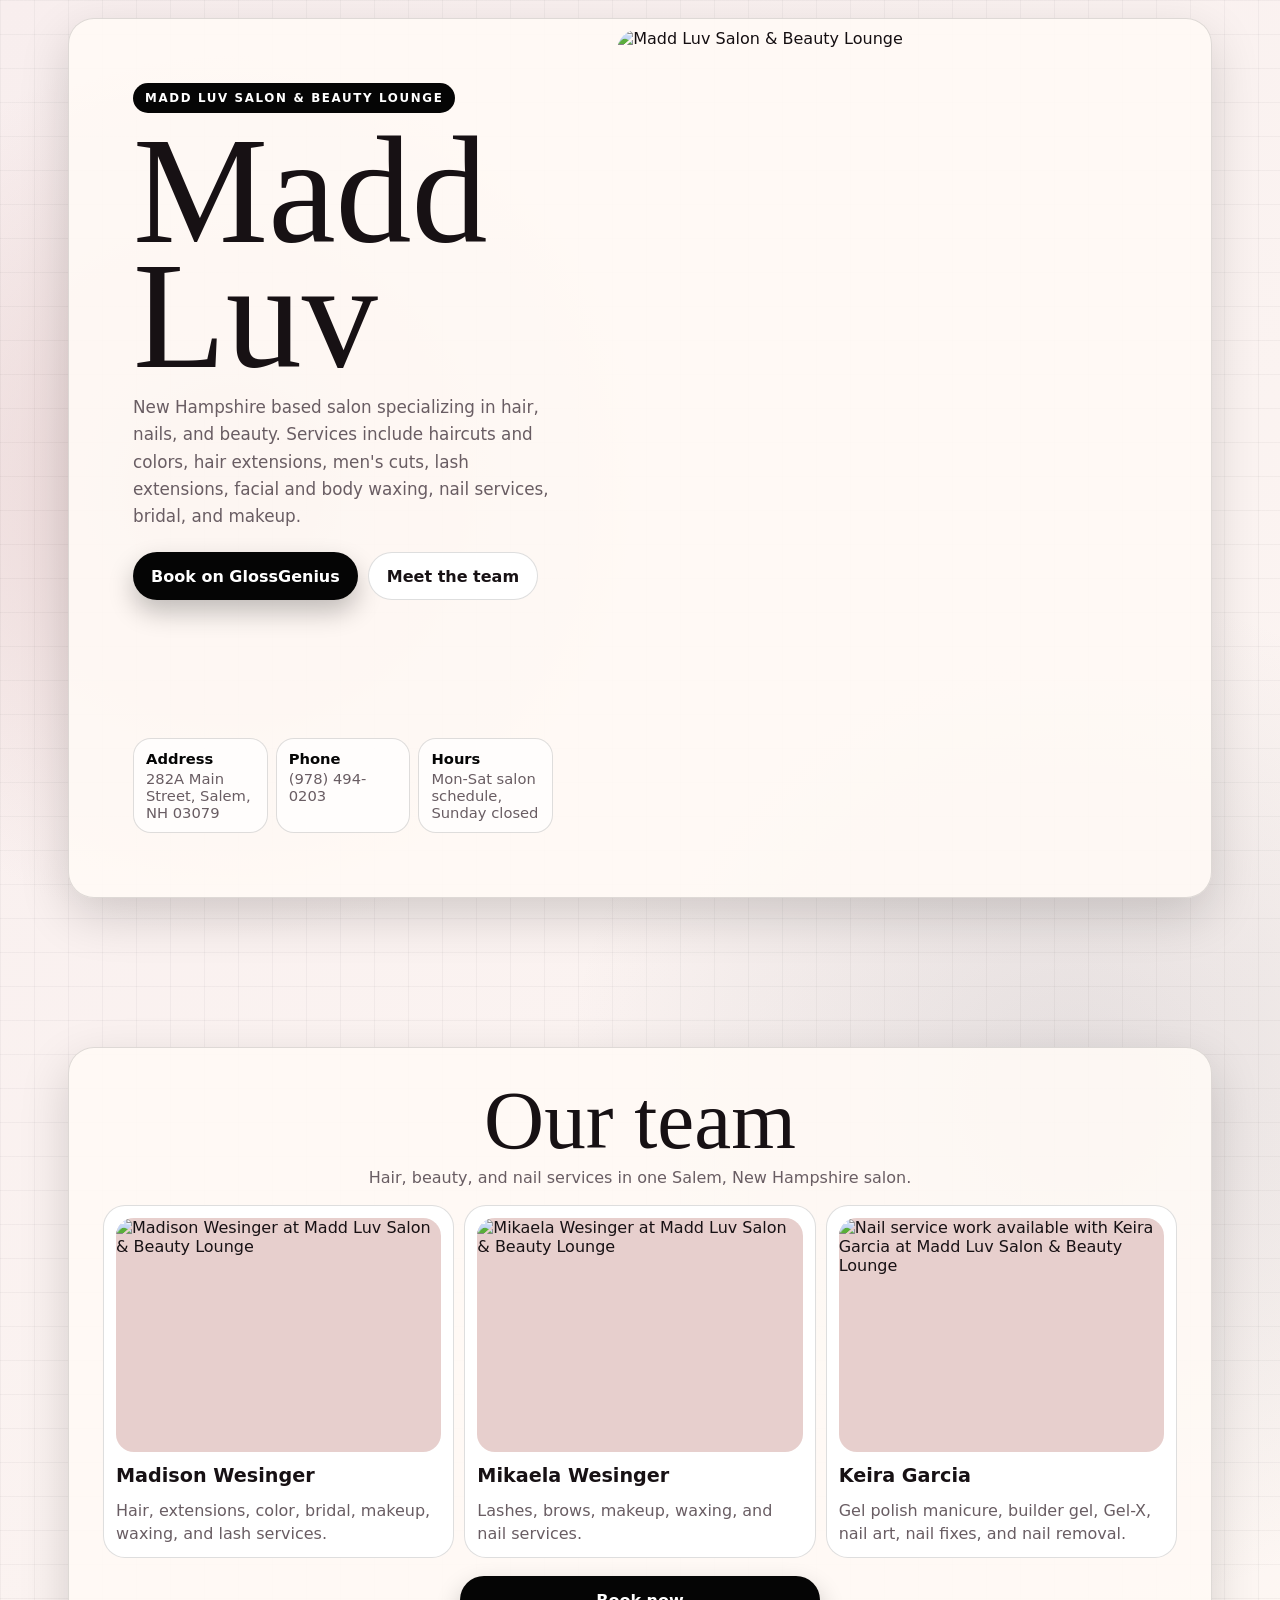
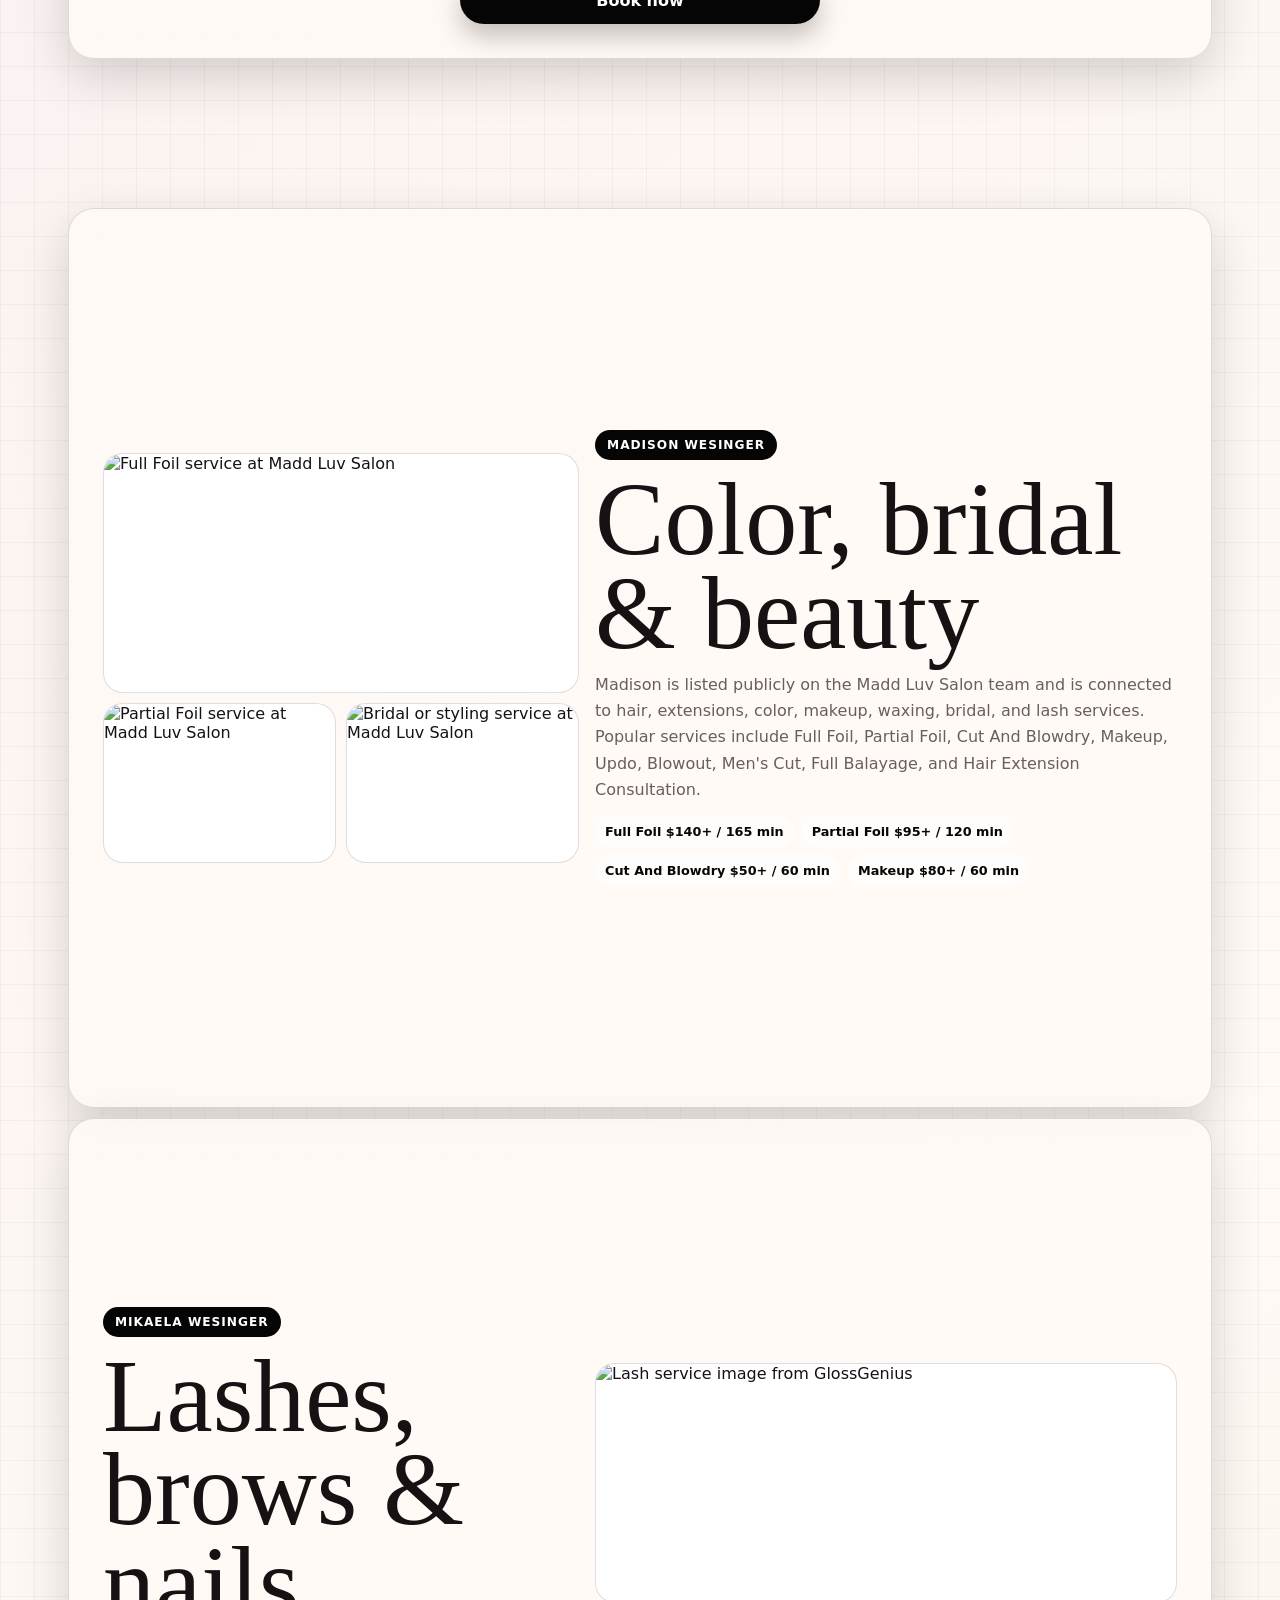
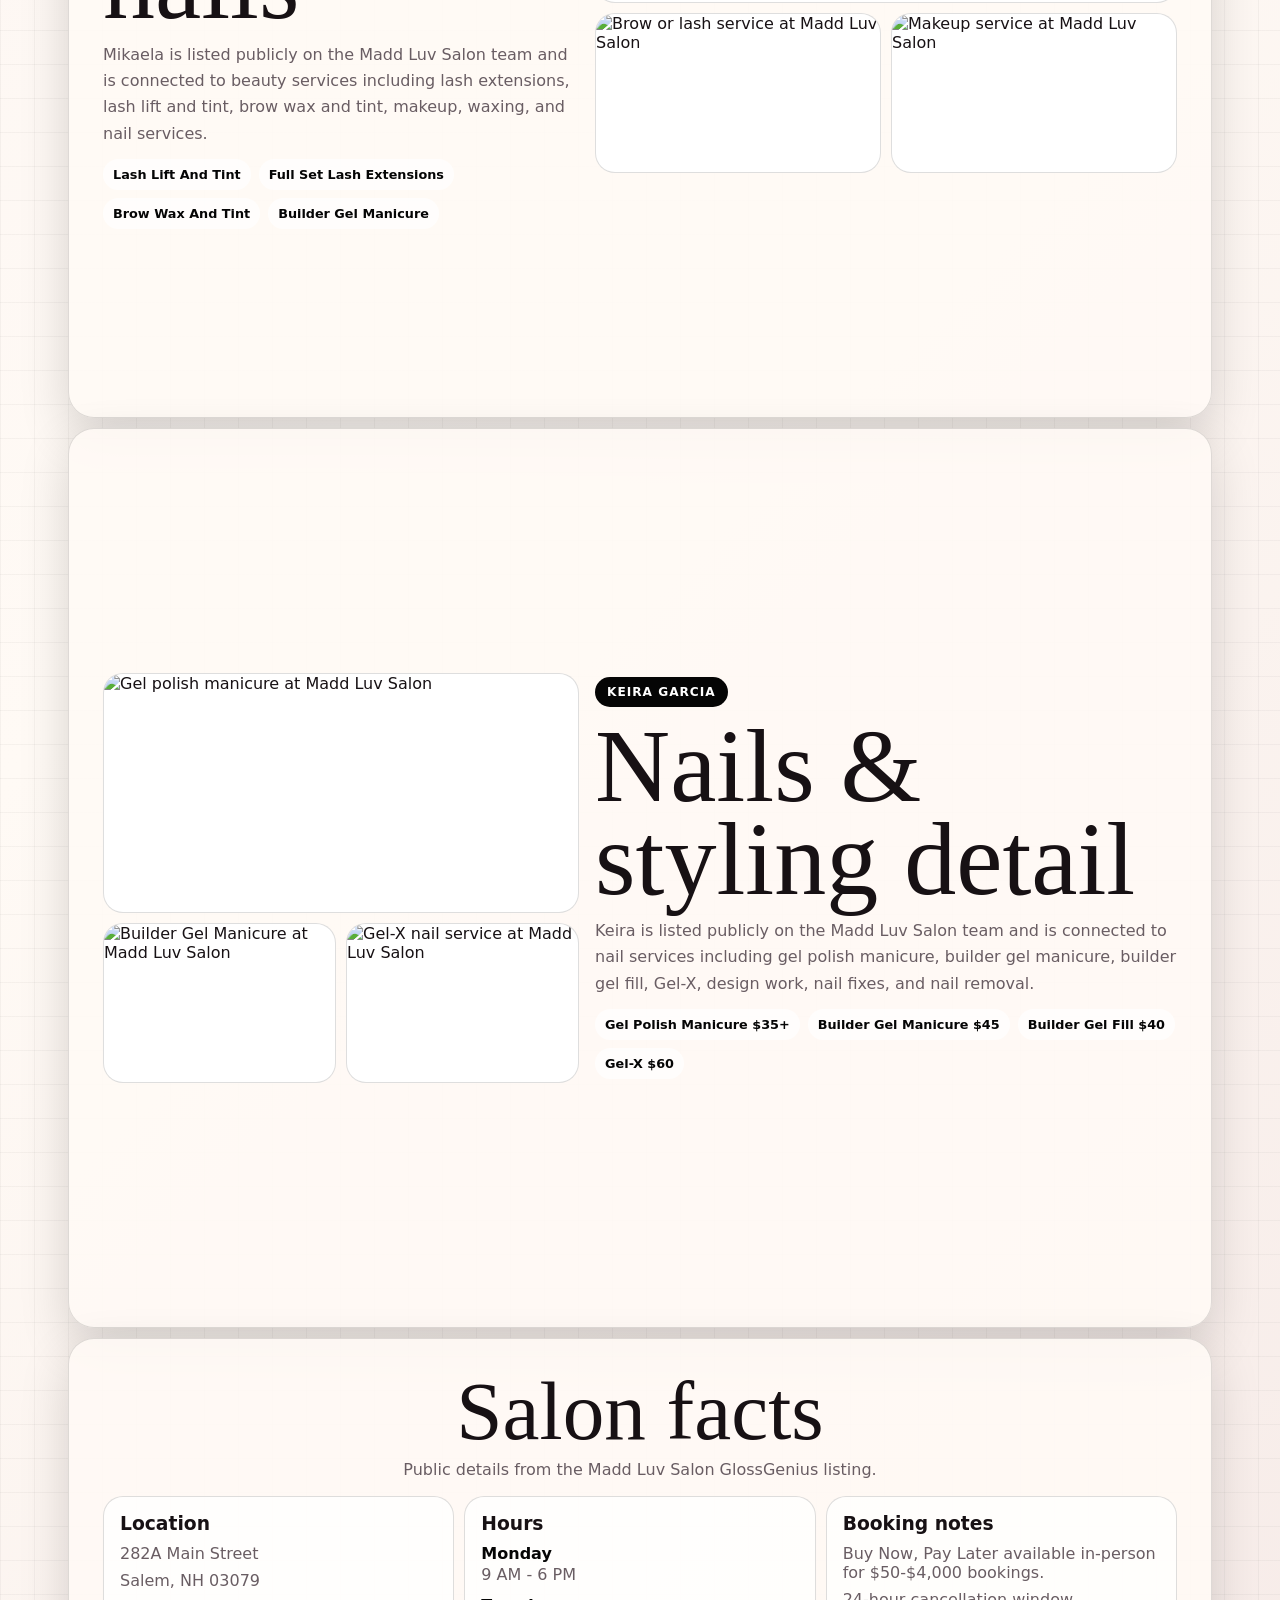
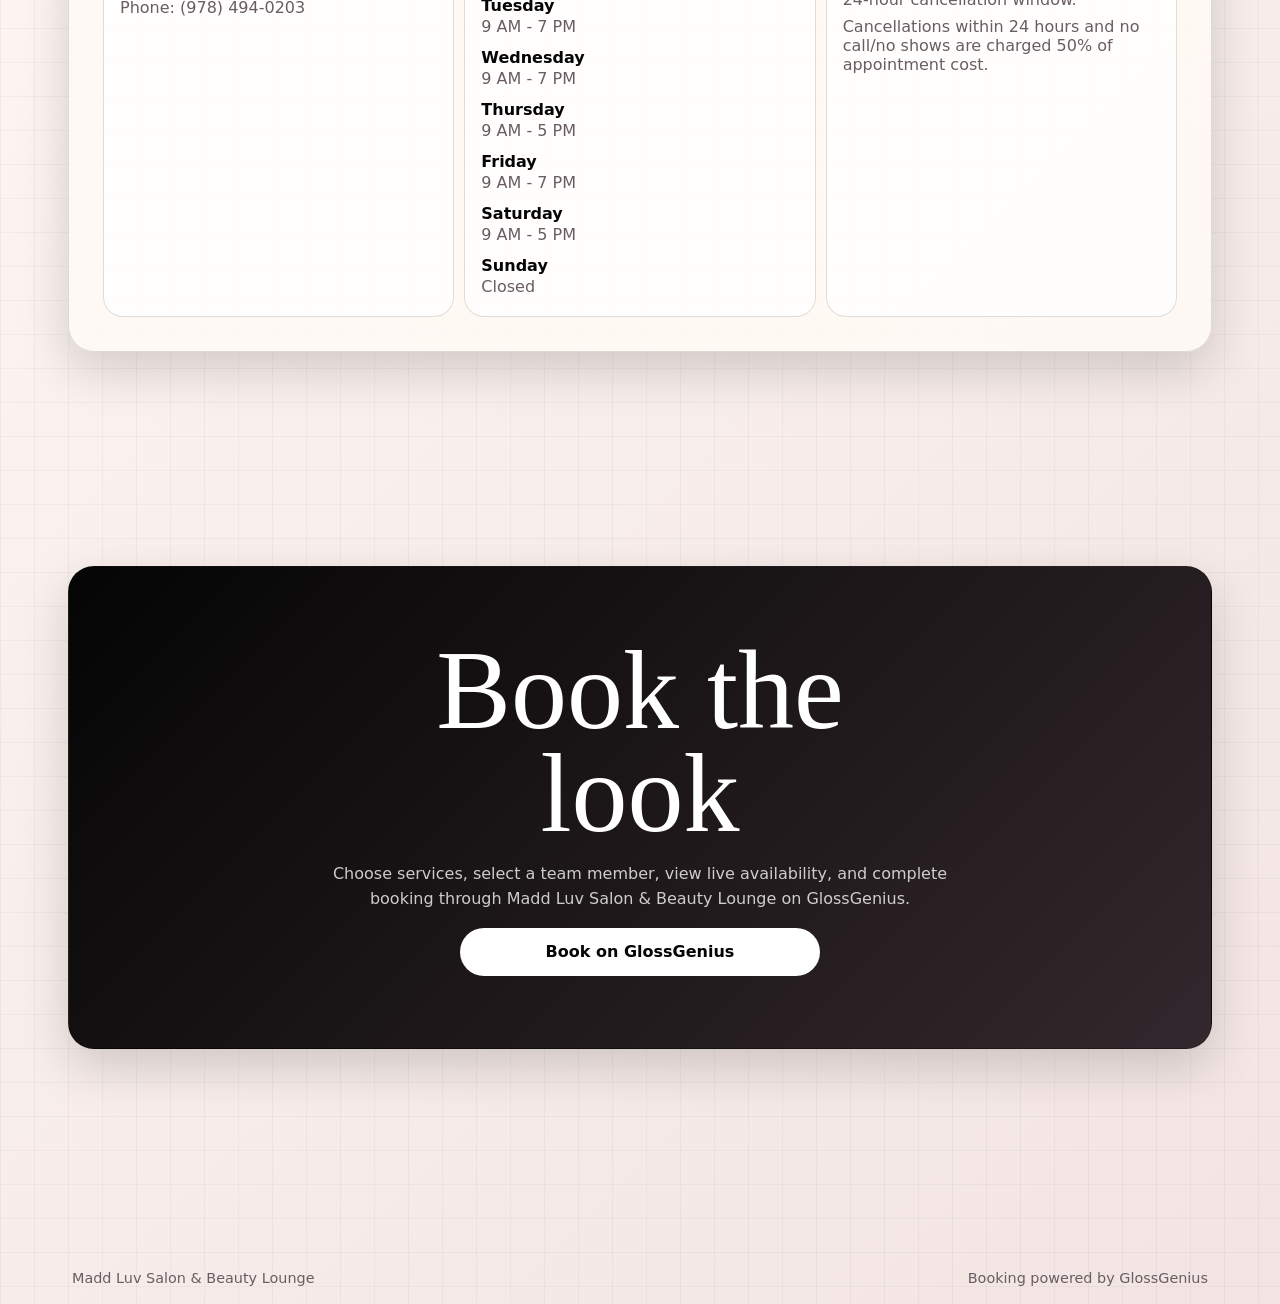
==== MaddLuvSalon-Brochure.html @ 244b1cab "Add Madd Luv Salon brochure" ====
<!doctype html>
<html lang="en">
  <head>
    <meta charset="UTF-8" />
    <meta name="viewport" content="width=device-width, initial-scale=1.0" />
    <meta name="description" content="Madd Luv Salon & Beauty Lounge team, services, and booking." />
    <title>Madd Luv Salon & Beauty Lounge</title>
    <style>
      :root {
        --black: #050505;
        --ink: #171114;
        --muted: #695d63;
        --rose: #e7cfcd;
        --blush: #f5dfdd;
        --cream: #fffaf5;
        --stone: #f4eeee;
        --mauve: #d8b8b9;
        --slate: #787784;
        --line: rgba(5, 5, 5, 0.13);
        --shadow: 0 18px 50px rgba(5, 5, 5, 0.16);
      }

      * {
        box-sizing: border-box;
      }

      html {
        min-width: 320px;
        scroll-behavior: smooth;
      }

      body {
        margin: 0;
        color: var(--ink);
        font-family: Inter, ui-sans-serif, system-ui, -apple-system, BlinkMacSystemFont, "Segoe UI", sans-serif;
        background:
          linear-gradient(rgba(5, 5, 5, 0.035) 1px, transparent 1px),
          linear-gradient(90deg, rgba(5, 5, 5, 0.035) 1px, transparent 1px),
          radial-gradient(circle at 18% 8%, rgba(216, 184, 185, 0.55), transparent 28rem),
          radial-gradient(circle at 84% 18%, rgba(120, 119, 132, 0.18), transparent 32rem),
          linear-gradient(135deg, #f8eeee 0%, var(--cream) 54%, #f2e4e2 100%);
        background-size: 34px 34px, 34px 34px, auto, auto, auto;
      }

      a {
        color: inherit;
        text-decoration: none;
      }

      img {
        display: block;
        width: 100%;
        height: 100%;
        object-fit: cover;
      }

      .page {
        width: min(100%, 1180px);
        margin: 0 auto;
        padding: 10px;
      }

      .hero,
      .trio,
      .pro-section,
      .facts,
      .booking {
        border: 1px solid var(--line);
        border-radius: 26px;
        background: rgba(255, 250, 245, 0.9);
        box-shadow: var(--shadow);
      }

      .hero {
        min-height: calc(100vh - 20px);
        display: grid;
        align-items: stretch;
        gap: 10px;
        overflow: hidden;
        padding: 10px;
      }

      .hero-copy {
        display: flex;
        flex-direction: column;
        justify-content: space-between;
        padding: clamp(22px, 6vw, 54px);
      }

      .eyebrow {
        width: fit-content;
        border-radius: 999px;
        padding: 8px 12px;
        color: white;
        background: var(--black);
        font-size: 0.74rem;
        font-weight: 900;
        letter-spacing: 0.14em;
        text-transform: uppercase;
      }

      h1,
      h2,
      h3,
      p {
        margin: 0;
      }

      h1,
      h2 {
        font-family: Georgia, "Times New Roman", serif;
        font-weight: 500;
        letter-spacing: 0;
      }

      h1 {
        max-width: 9ch;
        margin-top: 16px;
        font-size: clamp(4.4rem, 17vw, 9.5rem);
        line-height: 0.82;
      }

      .hero-copy p {
        max-width: 46rem;
        margin-top: 16px;
        color: var(--muted);
        font-size: 1.05rem;
        line-height: 1.62;
      }

      .actions {
        display: flex;
        flex-wrap: wrap;
        gap: 10px;
        margin-top: 22px;
      }

      .button {
        display: inline-flex;
        align-items: center;
        justify-content: center;
        min-height: 48px;
        border-radius: 999px;
        padding: 12px 18px;
        font-weight: 900;
        text-align: center;
      }

      .button-dark {
        color: white;
        background: var(--black);
        box-shadow: 0 12px 26px rgba(5, 5, 5, 0.24);
      }

      .button-light {
        border: 1px solid var(--line);
        background: white;
      }

      .quick-facts {
        display: grid;
        gap: 8px;
        margin-top: 24px;
      }

      .quick-facts span {
        border: 1px solid var(--line);
        border-radius: 18px;
        padding: 11px 12px;
        background: rgba(255, 255, 255, 0.7);
        color: var(--muted);
        font-size: 0.92rem;
      }

      .quick-facts strong {
        display: block;
        margin-bottom: 3px;
        color: var(--black);
      }

      .hero-image {
        min-height: 320px;
        overflow: hidden;
        border-radius: 22px;
      }

      .hero-image img {
        filter: saturate(0.94) contrast(1.02);
      }

      .trio-wrap,
      .final-wrap {
        min-height: 100vh;
        display: grid;
        place-items: center;
        padding-top: 10px;
      }

      .trio,
      .facts,
      .booking {
        width: 100%;
        padding: clamp(16px, 4vw, 34px);
      }

      .section-heading {
        display: grid;
        gap: 8px;
        margin-bottom: 14px;
        text-align: center;
      }

      .section-heading h2 {
        font-size: clamp(2.8rem, 10vw, 5.2rem);
        line-height: 0.92;
      }

      .section-heading p {
        max-width: 52rem;
        margin: 0 auto;
        color: var(--muted);
        line-height: 1.55;
      }

      .team-grid {
        display: grid;
        gap: 10px;
      }

      .team-card {
        display: grid;
        gap: 12px;
        border: 1px solid var(--line);
        border-radius: 22px;
        padding: 12px;
        background: white;
      }

      .team-photo {
        aspect-ratio: 1 / 0.72;
        overflow: hidden;
        border-radius: 18px;
        background: var(--rose);
      }

      .team-card h3 {
        font-size: 1.2rem;
      }

      .team-card p {
        color: var(--muted);
        line-height: 1.45;
      }

      .center-book {
        display: grid;
        place-items: center;
        padding-top: 18px;
      }

      .center-book .button {
        width: min(100%, 360px);
      }

      .pro-section {
        min-height: 100vh;
        display: grid;
        gap: 16px;
        align-items: center;
        margin-top: 10px;
        padding: clamp(16px, 4vw, 34px);
      }

      .pro-copy {
        display: grid;
        gap: 12px;
      }

      .role {
        width: fit-content;
        border-radius: 999px;
        padding: 8px 12px;
        color: white;
        background: var(--black);
        font-size: 0.76rem;
        font-weight: 900;
        letter-spacing: 0.08em;
        text-transform: uppercase;
      }

      .pro-copy h2 {
        font-size: clamp(3.2rem, 13vw, 6.5rem);
        line-height: 0.9;
      }

      .pro-copy p {
        max-width: 46rem;
        color: var(--muted);
        line-height: 1.65;
      }

      .chips {
        display: flex;
        flex-wrap: wrap;
        gap: 8px;
      }

      .chips span {
        border-radius: 999px;
        padding: 8px 10px;
        color: var(--black);
        background: rgba(255, 255, 255, 0.74);
        font-size: 0.8rem;
        font-weight: 850;
      }

      .portfolio {
        display: grid;
        grid-template-columns: repeat(2, minmax(0, 1fr));
        gap: 10px;
      }

      .portfolio img {
        min-height: 160px;
        border: 1px solid var(--line);
        border-radius: 20px;
        background: white;
      }

      .portfolio img:first-child {
        grid-column: 1 / -1;
        min-height: 240px;
      }

      .facts {
        margin-top: 10px;
      }

      .facts-grid {
        display: grid;
        gap: 10px;
      }

      .fact-card {
        border: 1px solid var(--line);
        border-radius: 20px;
        padding: 16px;
        background: rgba(255, 255, 255, 0.75);
      }

      .fact-card h3 {
        margin-bottom: 10px;
      }

      .fact-card ul,
      .fact-card dl {
        display: grid;
        gap: 8px;
        margin: 0;
        padding: 0;
        color: var(--muted);
      }

      .fact-card ul {
        list-style: none;
      }

      .fact-card dt {
        font-weight: 900;
        color: var(--black);
      }

      .fact-card dd {
        margin: -6px 0 4px;
      }

      .booking {
        display: grid;
        place-items: center;
        gap: 16px;
        padding: clamp(28px, 7vw, 72px);
        color: white;
        text-align: center;
        background: linear-gradient(135deg, var(--black), #33282d);
      }

      .booking h2 {
        max-width: 10ch;
        font-size: clamp(3rem, 12vw, 7rem);
        line-height: 0.92;
      }

      .booking p {
        max-width: 42rem;
        color: rgba(255, 255, 255, 0.78);
        line-height: 1.6;
      }

      .booking .button {
        width: min(100%, 360px);
        color: var(--black);
        background: white;
      }

      footer {
        display: flex;
        flex-wrap: wrap;
        justify-content: space-between;
        gap: 10px;
        padding: 18px 4px 0;
        color: var(--muted);
        font-size: 0.9rem;
      }

      @media (min-width: 760px) {
        .page {
          padding: 18px;
        }

        .hero {
          grid-template-columns: 0.95fr 1.05fr;
        }

        .quick-facts {
          grid-template-columns: repeat(3, minmax(0, 1fr));
        }

        .team-grid {
          grid-template-columns: repeat(3, minmax(0, 1fr));
        }

        .pro-section {
          grid-template-columns: minmax(0, 0.9fr) minmax(0, 1.1fr);
        }

        .pro-section:nth-of-type(odd) .pro-copy {
          order: 2;
        }

        .facts-grid {
          grid-template-columns: repeat(3, minmax(0, 1fr));
        }
      }
    </style>
  </head>
  <body>
    <div class="page">
      <main>
        <section class="hero" aria-label="Madd Luv Salon overview">
          <div class="hero-copy">
            <div>
              <div class="eyebrow">Madd Luv Salon & Beauty Lounge</div>
              <h1>Madd Luv</h1>
              <p>
                New Hampshire based salon specializing in hair, nails, and beauty.
                Services include haircuts and colors, hair extensions, men's cuts,
                lash extensions, facial and body waxing, nail services, bridal, and makeup.
              </p>
              <div class="actions">
                <a class="button button-dark" href="https://maddluvsalon.glossgenius.com/book" target="_blank" rel="noopener">Book on GlossGenius</a>
                <a class="button button-light" href="#team">Meet the team</a>
              </div>
            </div>
            <div class="quick-facts">
              <span><strong>Address</strong>282A Main Street, Salem, NH 03079</span>
              <span><strong>Phone</strong>(978) 494-0203</span>
              <span><strong>Hours</strong>Mon-Sat salon schedule, Sunday closed</span>
            </div>
          </div>
          <div class="hero-image">
            <img src="https://static.glossgenius.com/public/salon/4a488f29aecf50eee1335605ede6ffa98ba80836/website_cover_image/b8cd36381a23bf3ca0cc09d75d0f616a.jpeg" alt="Madd Luv Salon & Beauty Lounge" />
          </div>
        </section>

        <section class="trio-wrap" id="team" aria-label="Madd Luv Salon team">
          <div class="trio">
            <div class="section-heading">
              <h2>Our team</h2>
              <p>Hair, beauty, and nail services in one Salem, New Hampshire salon.</p>
            </div>
            <div class="team-grid">
              <article class="team-card">
                <div class="team-photo">
                  <img src="https://static.glossgenius.com/public/user/83f9f4dd763349ab53e0fb3dd7cdd2c14eb4cf82/avatar/medium-29bcc9d4874a7c942685352f6eca50b8.jpeg" alt="Madison Wesinger at Madd Luv Salon & Beauty Lounge" />
                </div>
                <h3>Madison Wesinger</h3>
                <p>Hair, extensions, color, bridal, makeup, waxing, and lash services.</p>
              </article>
              <article class="team-card">
                <div class="team-photo">
                  <img src="https://static.glossgenius.com/public/user/c97aab8a26600b79ce95ca495bef58c185da5dae/avatar/medium-7baa5c880201a1e25ddea97063087e5b.jpeg" alt="Mikaela Wesinger at Madd Luv Salon & Beauty Lounge" />
                </div>
                <h3>Mikaela Wesinger</h3>
                <p>Lashes, brows, makeup, waxing, and nail services.</p>
              </article>
              <article class="team-card">
                <div class="team-photo">
                  <img src="https://static.glossgenius.com/public/service/5cf330af9236f87ce8c8bcfedc5fbe0867a43ca9/image/262e5916e6a22c4829964ab713e4a2ac.jpg" alt="Nail service work available with Keira Garcia at Madd Luv Salon & Beauty Lounge" />
                </div>
                <h3>Keira Garcia</h3>
                <p>Gel polish manicure, builder gel, Gel-X, nail art, nail fixes, and nail removal.</p>
              </article>
            </div>
            <div class="center-book">
              <a class="button button-dark" href="https://maddluvsalon.glossgenius.com/book" target="_blank" rel="noopener">Book now</a>
            </div>
          </div>
        </section>

        <section class="pro-section" aria-label="Madison Wesinger bio">
          <div class="pro-copy">
            <span class="role">Madison Wesinger</span>
            <h2>Color, bridal & beauty</h2>
            <p>
              Madison is listed publicly on the Madd Luv Salon team and is connected
              to hair, extensions, color, makeup, waxing, bridal, and lash services.
              Popular services include Full Foil, Partial Foil, Cut And Blowdry, Makeup,
              Updo, Blowout, Men's Cut, Full Balayage, and Hair Extension Consultation.
            </p>
            <div class="chips">
              <span>Full Foil $140+ / 165 min</span>
              <span>Partial Foil $95+ / 120 min</span>
              <span>Cut And Blowdry $50+ / 60 min</span>
              <span>Makeup $80+ / 60 min</span>
            </div>
          </div>
          <div class="portfolio">
            <img src="https://static.glossgenius.com/public/service/97c98fa204c8c5a73392c12ce54be4f772f23f20/image/dbc2b5e16a90e848dbfafd3a6a5f7ad3.jpg" alt="Full Foil service at Madd Luv Salon" />
            <img src="https://static.glossgenius.com/public/service/8203919a9157cec25c8cbe95ccc59a04a1ab2a89/image/2cef0c0770e76a1d2432ac7236124f8b.jpg" alt="Partial Foil service at Madd Luv Salon" />
            <img src="https://static.glossgenius.com/public/service/f981cd99a9aff3cffe75c201710bd5eb5b24f5b3/image/31536f28af6fb9c3e40515d128b9fdf1.jpg" alt="Bridal or styling service at Madd Luv Salon" />
          </div>
        </section>

        <section class="pro-section" aria-label="Mikaela Wesinger bio">
          <div class="pro-copy">
            <span class="role">Mikaela Wesinger</span>
            <h2>Lashes, brows & nails</h2>
            <p>
              Mikaela is listed publicly on the Madd Luv Salon team and is connected
              to beauty services including lash extensions, lash lift and tint,
              brow wax and tint, makeup, waxing, and nail services.
            </p>
            <div class="chips">
              <span>Lash Lift And Tint</span>
              <span>Full Set Lash Extensions</span>
              <span>Brow Wax And Tint</span>
              <span>Builder Gel Manicure</span>
            </div>
          </div>
          <div class="portfolio">
            <img src="https://static.glossgenius.com/public/stockimage/2/image/eyelashes.jpg" alt="Lash service image from GlossGenius" />
            <img src="https://static.glossgenius.com/public/service/6513dbda8109d00a51a6d74096be0cb7ab3bf612/image/2fd06e3d62a7debf99a1fc510ac68904.jpg" alt="Brow or lash service at Madd Luv Salon" />
            <img src="https://static.glossgenius.com/public/service/d24b604e06e2d2e4e52668fe772a22ca3a6d9ef7/image/8127d62b06bf436a2130bcb4d184248a.jpg" alt="Makeup service at Madd Luv Salon" />
          </div>
        </section>

        <section class="pro-section" aria-label="Keira Garcia bio">
          <div class="pro-copy">
            <span class="role">Keira Garcia</span>
            <h2>Nails & styling detail</h2>
            <p>
              Keira is listed publicly on the Madd Luv Salon team and is connected
              to nail services including gel polish manicure, builder gel manicure,
              builder gel fill, Gel-X, design work, nail fixes, and nail removal.
            </p>
            <div class="chips">
              <span>Gel Polish Manicure $35+</span>
              <span>Builder Gel Manicure $45</span>
              <span>Builder Gel Fill $40</span>
              <span>Gel-X $60</span>
            </div>
          </div>
          <div class="portfolio">
            <img src="https://static.glossgenius.com/public/service/5cf330af9236f87ce8c8bcfedc5fbe0867a43ca9/image/262e5916e6a22c4829964ab713e4a2ac.jpg" alt="Gel polish manicure at Madd Luv Salon" />
            <img src="https://static.glossgenius.com/public/service/c8d221d7ab674b2e6d6a49c4dec5cd5c40e47065/image/dd31c462fdc0133bd32a8b9d6503207a.jpg" alt="Builder Gel Manicure at Madd Luv Salon" />
            <img src="https://static.glossgenius.com/public/service/8b337764309f63a06fc213ad7890e1c14e2ffd08/image/dc31f678edb811e16976d22cec0c7cd2.jpg" alt="Gel-X nail service at Madd Luv Salon" />
          </div>
        </section>

        <section class="facts" aria-label="Salon facts and policies">
          <div class="section-heading">
            <h2>Salon facts</h2>
            <p>Public details from the Madd Luv Salon GlossGenius listing.</p>
          </div>
          <div class="facts-grid">
            <article class="fact-card">
              <h3>Location</h3>
              <ul>
                <li>282A Main Street</li>
                <li>Salem, NH 03079</li>
                <li>Phone: (978) 494-0203</li>
              </ul>
            </article>
            <article class="fact-card">
              <h3>Hours</h3>
              <dl>
                <dt>Monday</dt><dd>9 AM - 6 PM</dd>
                <dt>Tuesday</dt><dd>9 AM - 7 PM</dd>
                <dt>Wednesday</dt><dd>9 AM - 7 PM</dd>
                <dt>Thursday</dt><dd>9 AM - 5 PM</dd>
                <dt>Friday</dt><dd>9 AM - 7 PM</dd>
                <dt>Saturday</dt><dd>9 AM - 5 PM</dd>
                <dt>Sunday</dt><dd>Closed</dd>
              </dl>
            </article>
            <article class="fact-card">
              <h3>Booking notes</h3>
              <ul>
                <li>Buy Now, Pay Later available in-person for $50-$4,000 bookings.</li>
                <li>24-hour cancellation window.</li>
                <li>Cancellations within 24 hours and no call/no shows are charged 50% of appointment cost.</li>
              </ul>
            </article>
          </div>
        </section>

        <section class="final-wrap" aria-label="Book appointment">
          <div class="booking">
            <h2>Book the look</h2>
            <p>
              Choose services, select a team member, view live availability, and complete
              booking through Madd Luv Salon & Beauty Lounge on GlossGenius.
            </p>
            <a class="button" href="https://maddluvsalon.glossgenius.com/book" target="_blank" rel="noopener">Book on GlossGenius</a>
          </div>
        </section>
      </main>

      <footer>
        <span>Madd Luv Salon & Beauty Lounge</span>
        <span>Booking powered by GlossGenius</span>
      </footer>
    </div>
  </body>
</html>
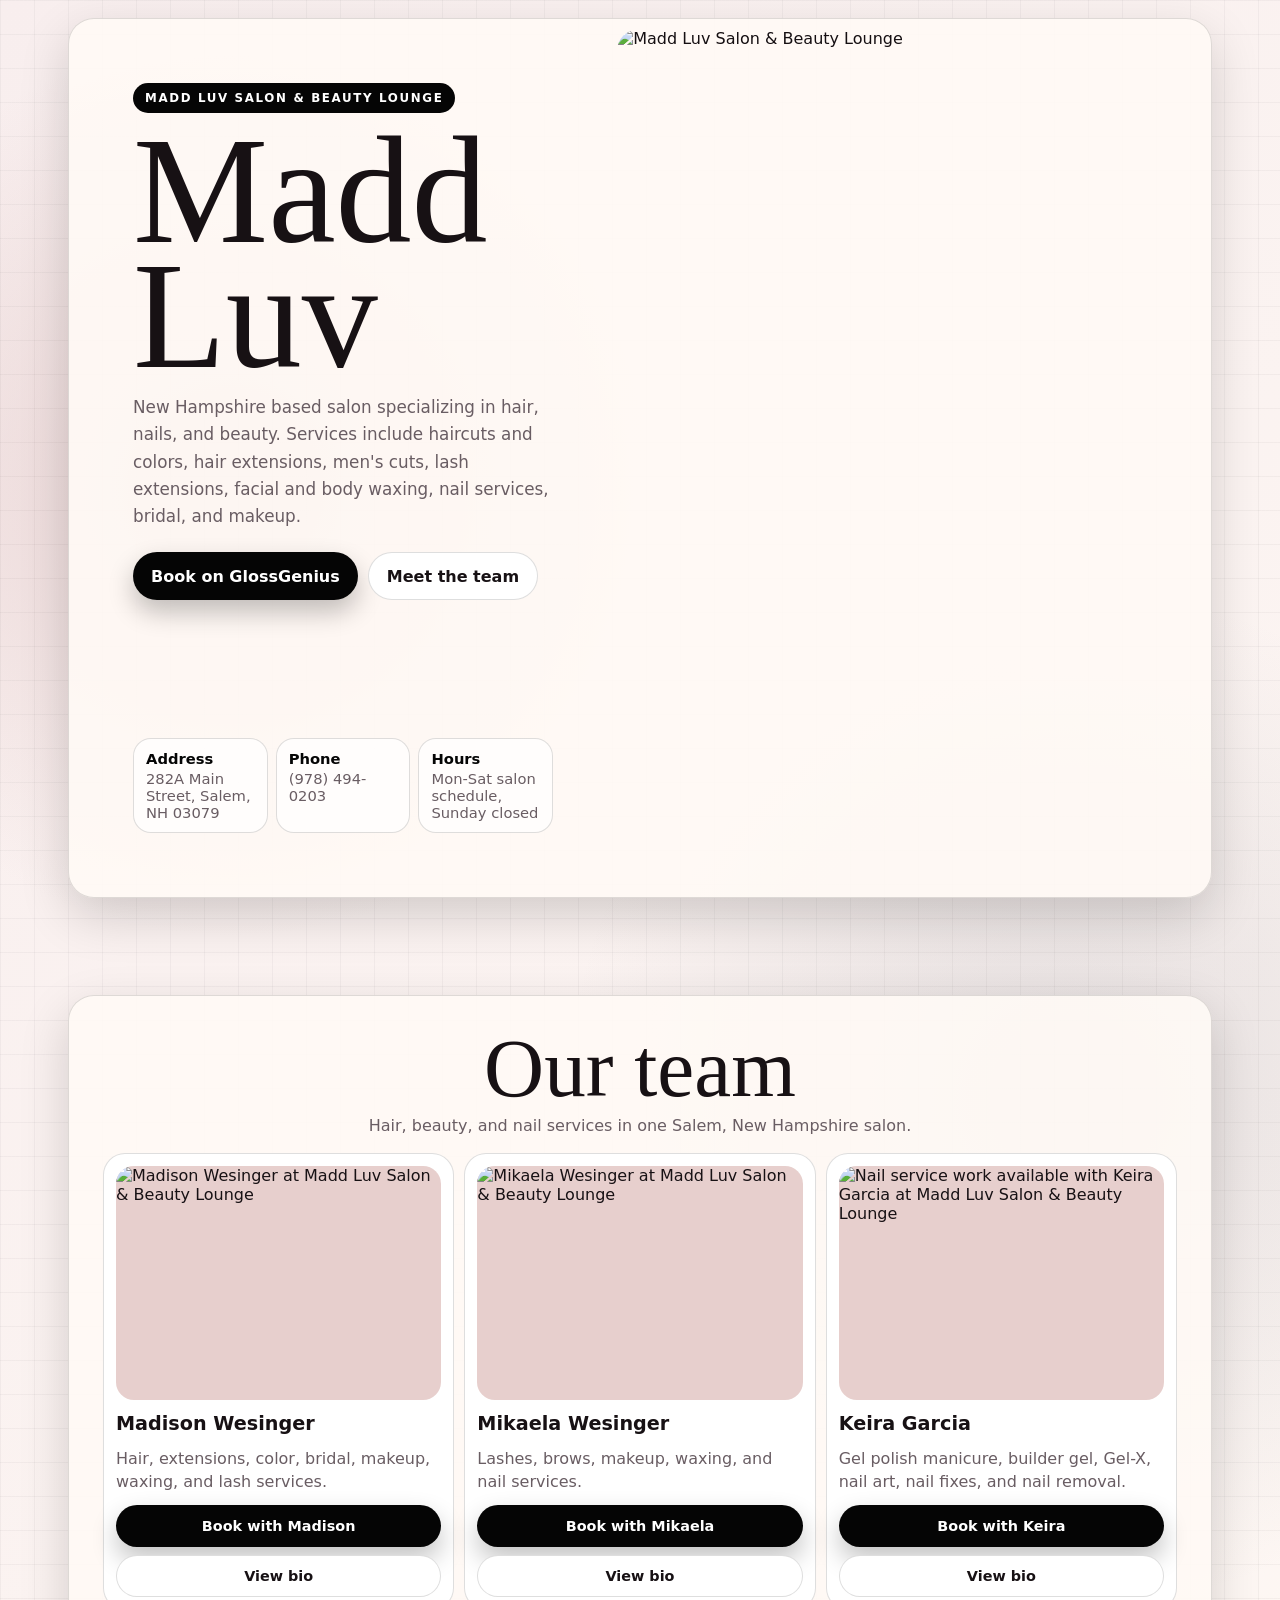
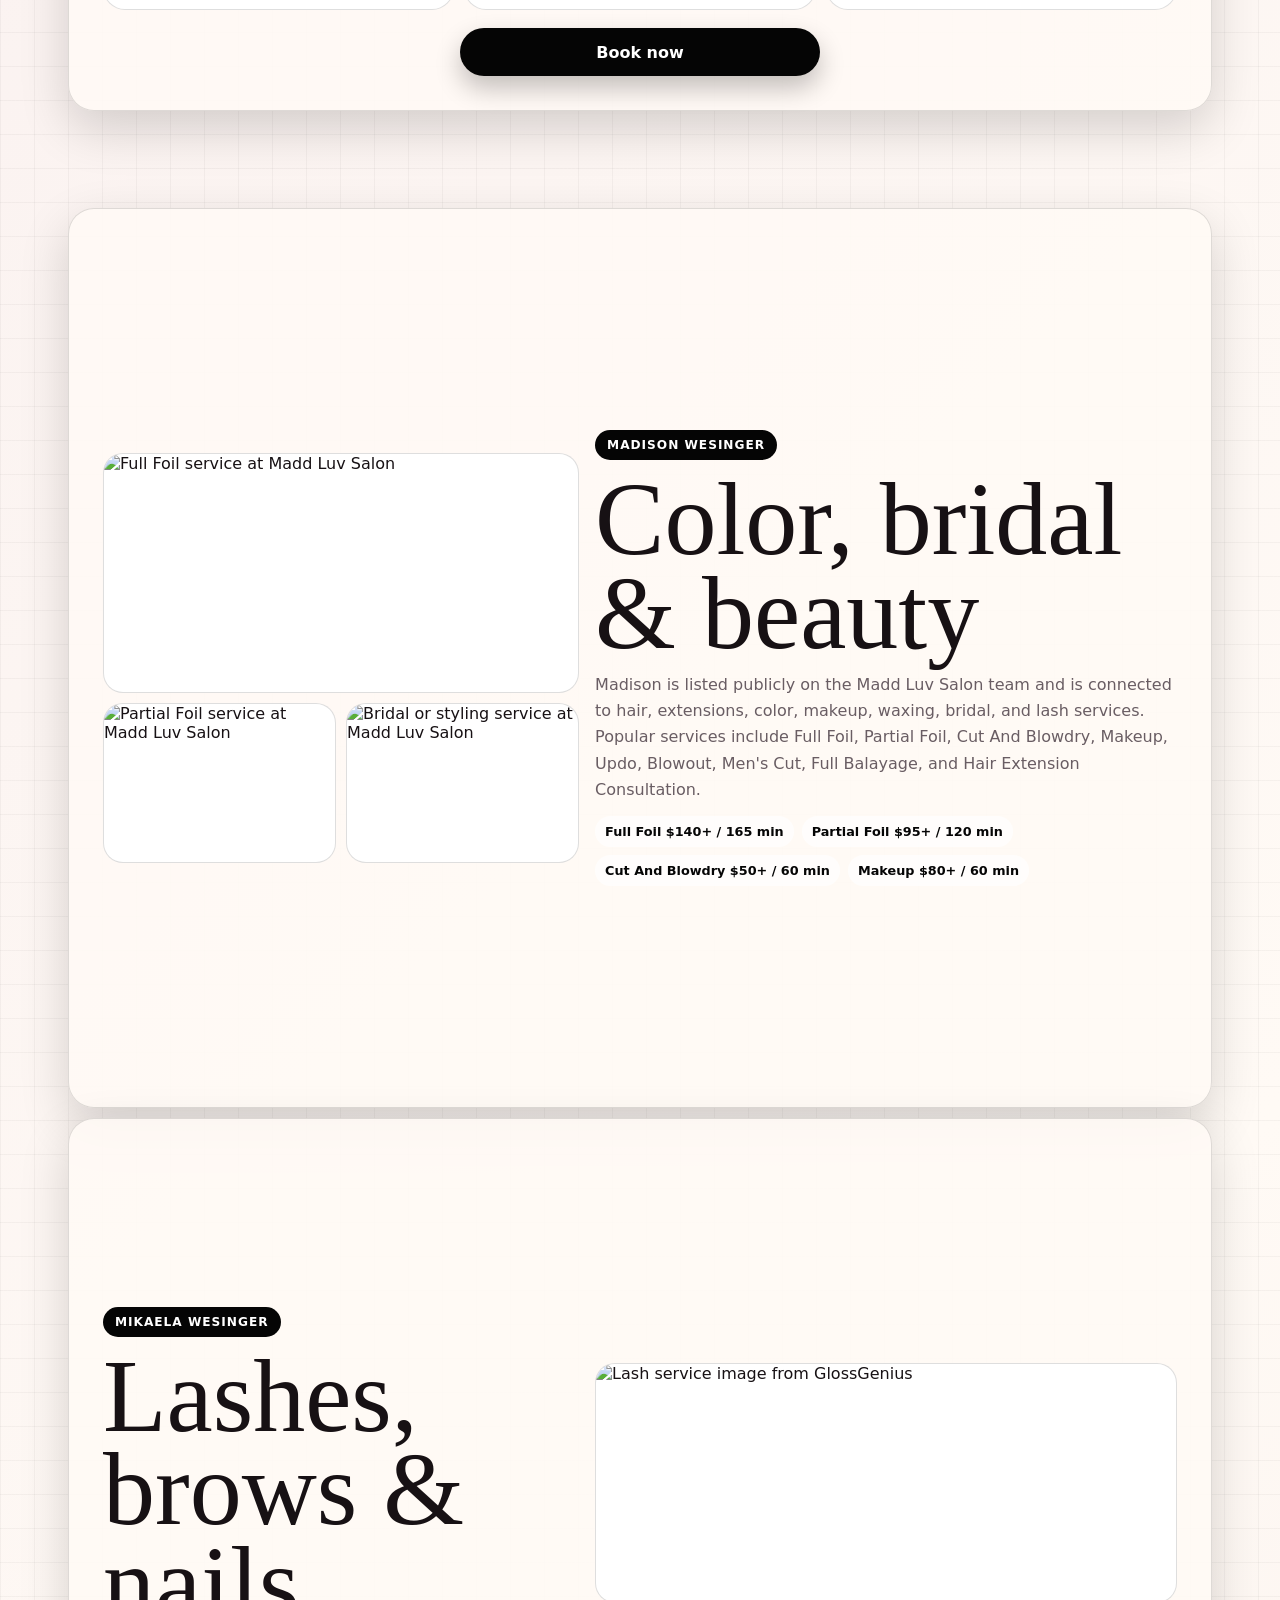
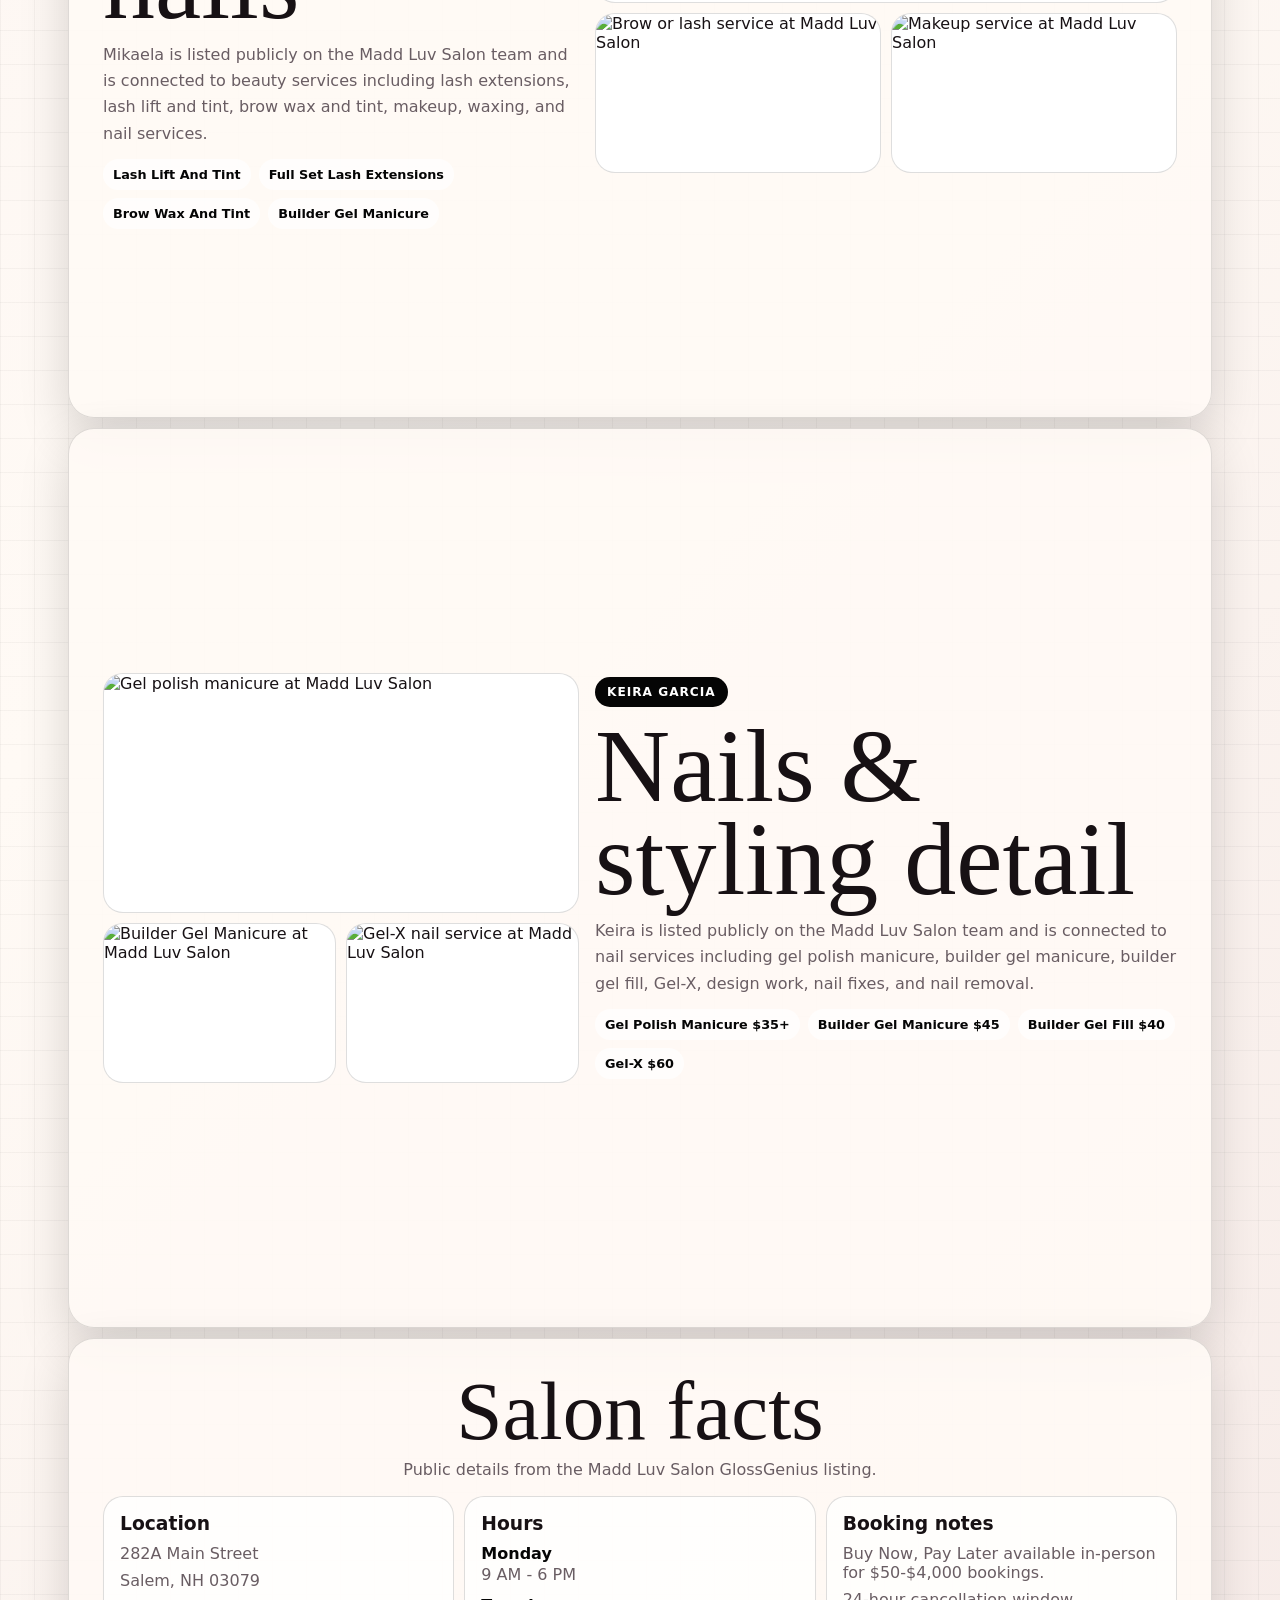
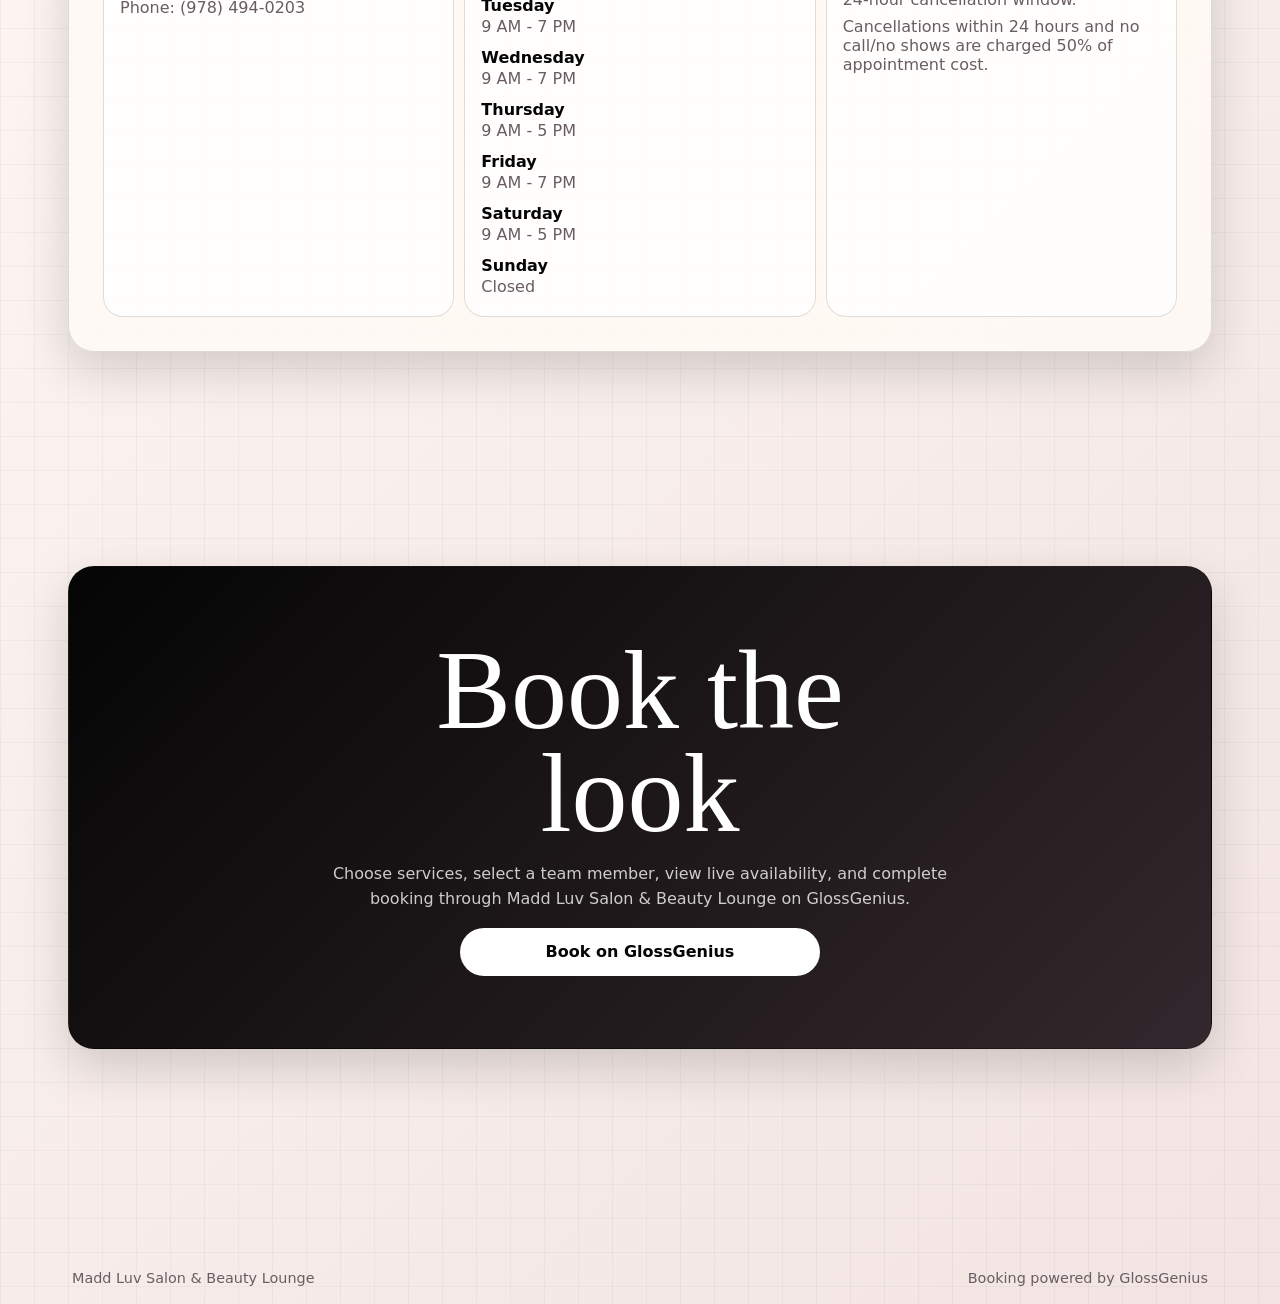
==== commit ef5abb12: "Update booking links and team actions" ====
--- a/MaddLuvSalon-Brochure.html
+++ b/MaddLuvSalon-Brochure.html
@@ -252,6 +252,19 @@
         line-height: 1.45;
       }
 
+      .card-actions {
+        display: grid;
+        gap: 8px;
+        margin-top: auto;
+      }
+
+      .card-actions .button {
+        width: 100%;
+        min-height: 42px;
+        padding: 10px 14px;
+        font-size: 0.9rem;
+      }
+
       .center-book {
         display: grid;
         place-items: center;
@@ -457,7 +470,7 @@
                 lash extensions, facial and body waxing, nail services, bridal, and makeup.
               </p>
               <div class="actions">
-                <a class="button button-dark" href="https://maddluvsalon.glossgenius.com/book" target="_blank" rel="noopener">Book on GlossGenius</a>
+                <a class="button button-dark" href="https://maddluvsalon.glossgenius.com/booking-flow" target="_blank" rel="noopener">Book on GlossGenius</a>
                 <a class="button button-light" href="#team">Meet the team</a>
               </div>
             </div>
@@ -485,6 +498,10 @@
                 </div>
                 <h3>Madison Wesinger</h3>
                 <p>Hair, extensions, color, bridal, makeup, waxing, and lash services.</p>
+                <div class="card-actions">
+                  <a class="button button-dark" href="https://maddluvsalon.glossgenius.com/booking-flow" target="_blank" rel="noopener">Book with Madison</a>
+                  <a class="button button-light" href="#madison-wesinger">View bio</a>
+                </div>
               </article>
               <article class="team-card">
                 <div class="team-photo">
@@ -492,6 +509,10 @@
                 </div>
                 <h3>Mikaela Wesinger</h3>
                 <p>Lashes, brows, makeup, waxing, and nail services.</p>
+                <div class="card-actions">
+                  <a class="button button-dark" href="https://maddluvsalon.glossgenius.com/booking-flow" target="_blank" rel="noopener">Book with Mikaela</a>
+                  <a class="button button-light" href="#mikaela-wesinger">View bio</a>
+                </div>
               </article>
               <article class="team-card">
                 <div class="team-photo">
@@ -499,15 +520,19 @@
                 </div>
                 <h3>Keira Garcia</h3>
                 <p>Gel polish manicure, builder gel, Gel-X, nail art, nail fixes, and nail removal.</p>
+                <div class="card-actions">
+                  <a class="button button-dark" href="https://maddluvsalon.glossgenius.com/booking-flow" target="_blank" rel="noopener">Book with Keira</a>
+                  <a class="button button-light" href="#keira-garcia">View bio</a>
+                </div>
               </article>
             </div>
             <div class="center-book">
-              <a class="button button-dark" href="https://maddluvsalon.glossgenius.com/book" target="_blank" rel="noopener">Book now</a>
+              <a class="button button-dark" href="https://maddluvsalon.glossgenius.com/booking-flow" target="_blank" rel="noopener">Book now</a>
             </div>
           </div>
         </section>
 
-        <section class="pro-section" aria-label="Madison Wesinger bio">
+        <section class="pro-section" id="madison-wesinger" aria-label="Madison Wesinger bio">
           <div class="pro-copy">
             <span class="role">Madison Wesinger</span>
             <h2>Color, bridal & beauty</h2>
@@ -531,7 +556,7 @@
           </div>
         </section>
 
-        <section class="pro-section" aria-label="Mikaela Wesinger bio">
+        <section class="pro-section" id="mikaela-wesinger" aria-label="Mikaela Wesinger bio">
           <div class="pro-copy">
             <span class="role">Mikaela Wesinger</span>
             <h2>Lashes, brows & nails</h2>
@@ -554,7 +579,7 @@
           </div>
         </section>
 
-        <section class="pro-section" aria-label="Keira Garcia bio">
+        <section class="pro-section" id="keira-garcia" aria-label="Keira Garcia bio">
           <div class="pro-copy">
             <span class="role">Keira Garcia</span>
             <h2>Nails & styling detail</h2>
@@ -621,7 +646,7 @@
               Choose services, select a team member, view live availability, and complete
               booking through Madd Luv Salon & Beauty Lounge on GlossGenius.
             </p>
-            <a class="button" href="https://maddluvsalon.glossgenius.com/book" target="_blank" rel="noopener">Book on GlossGenius</a>
+            <a class="button" href="https://maddluvsalon.glossgenius.com/booking-flow" target="_blank" rel="noopener">Book on GlossGenius</a>
           </div>
         </section>
       </main>
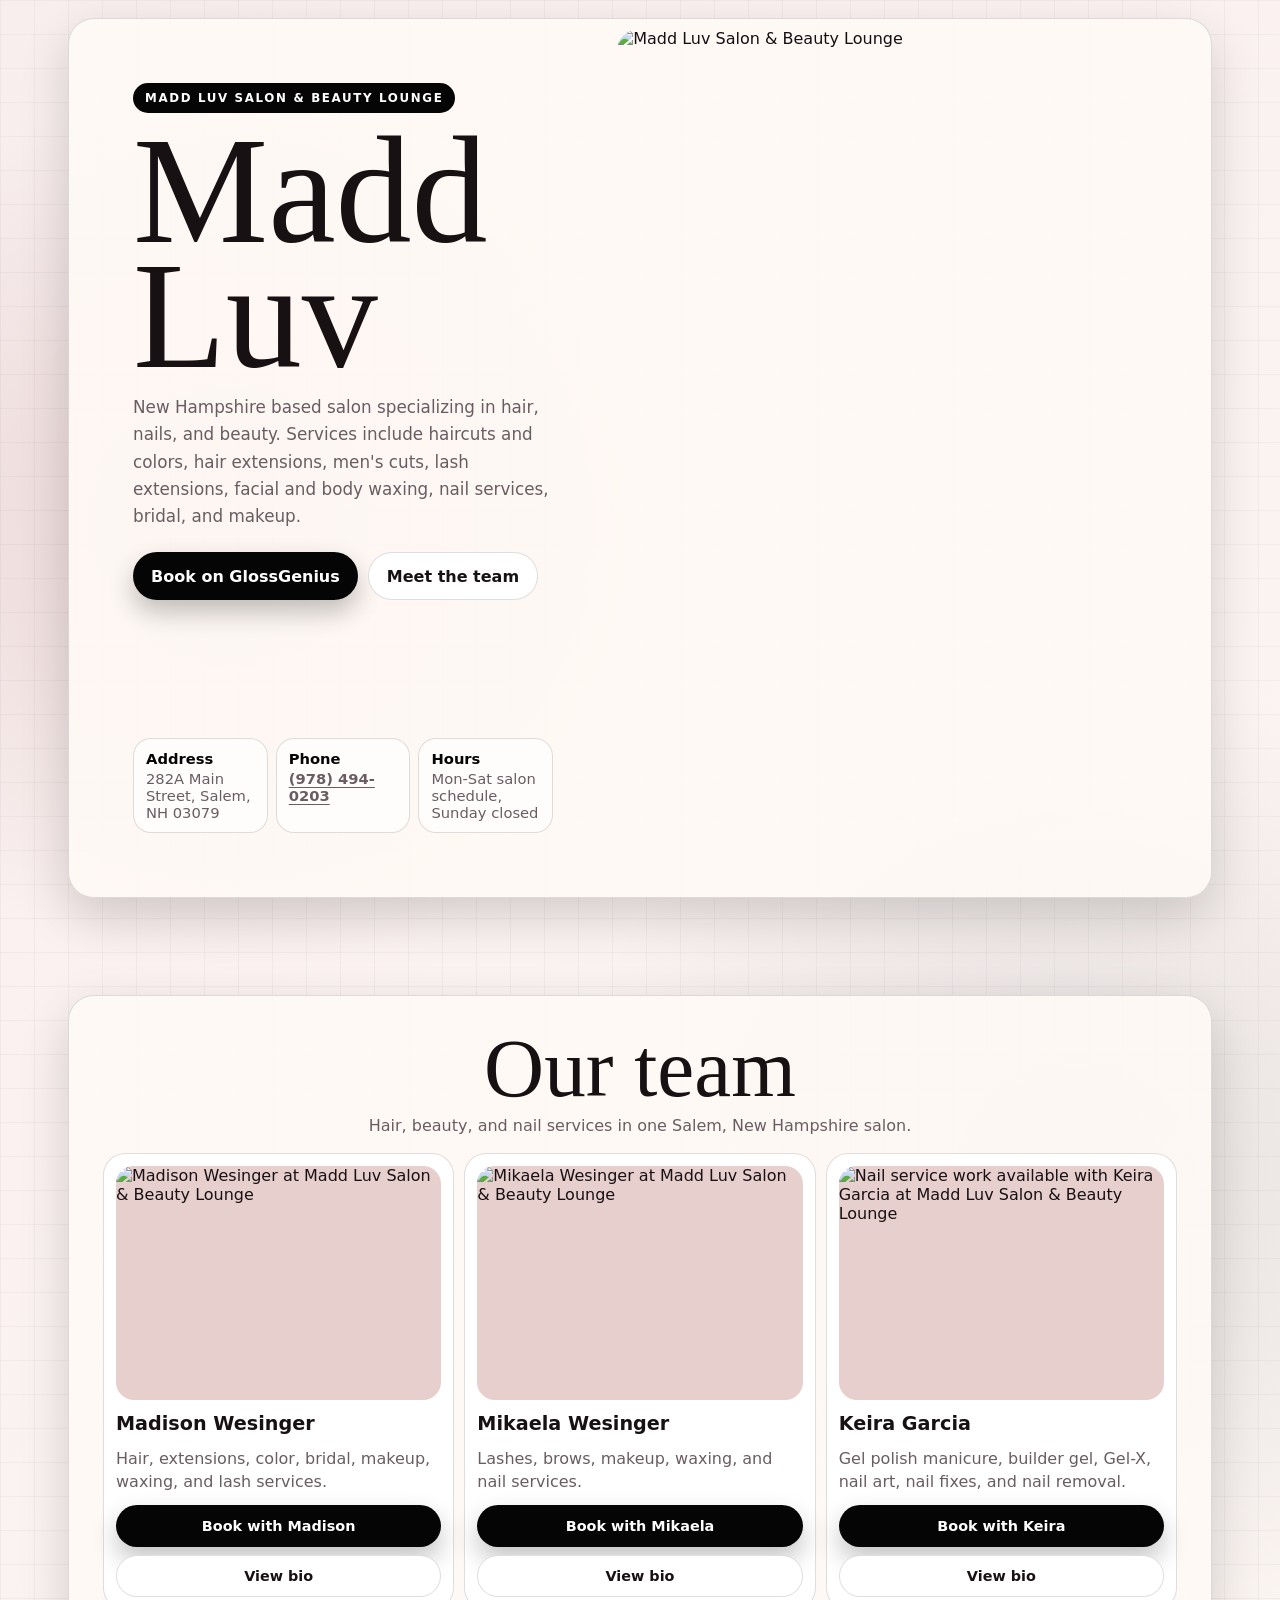
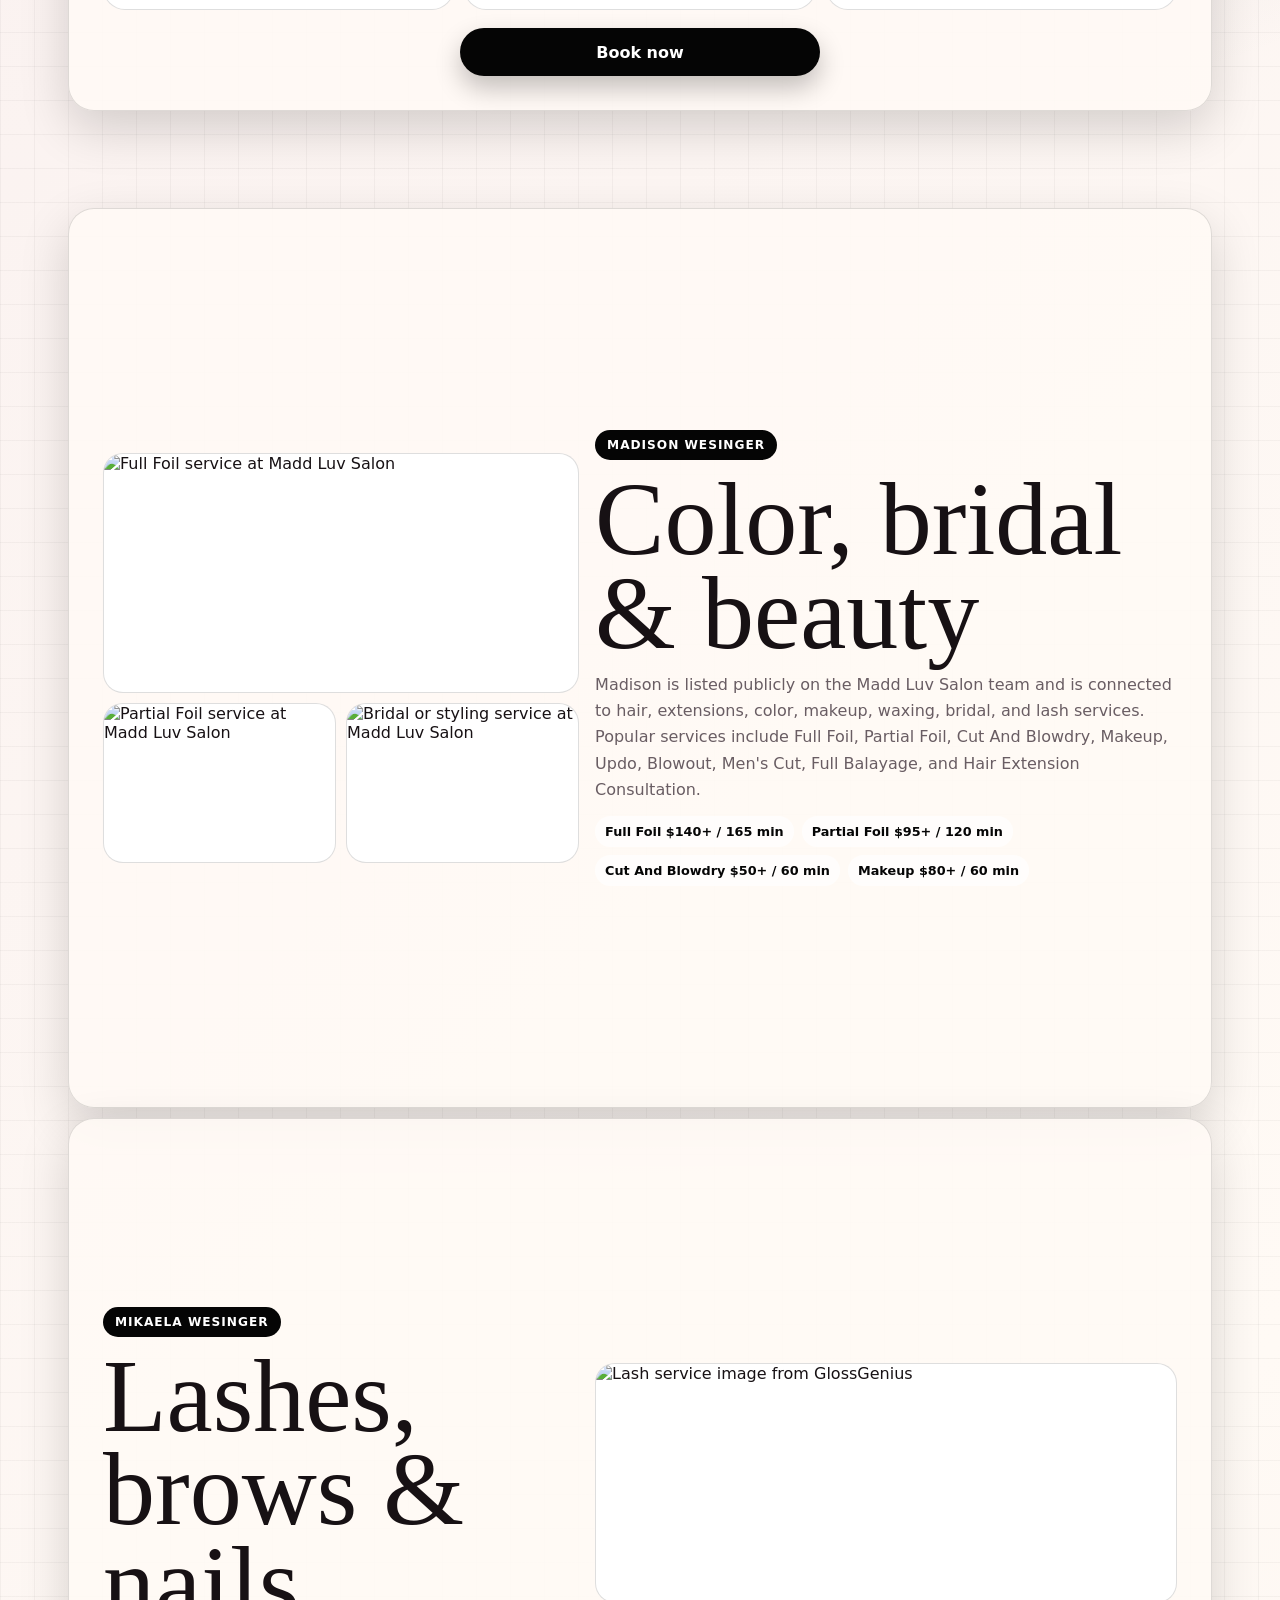
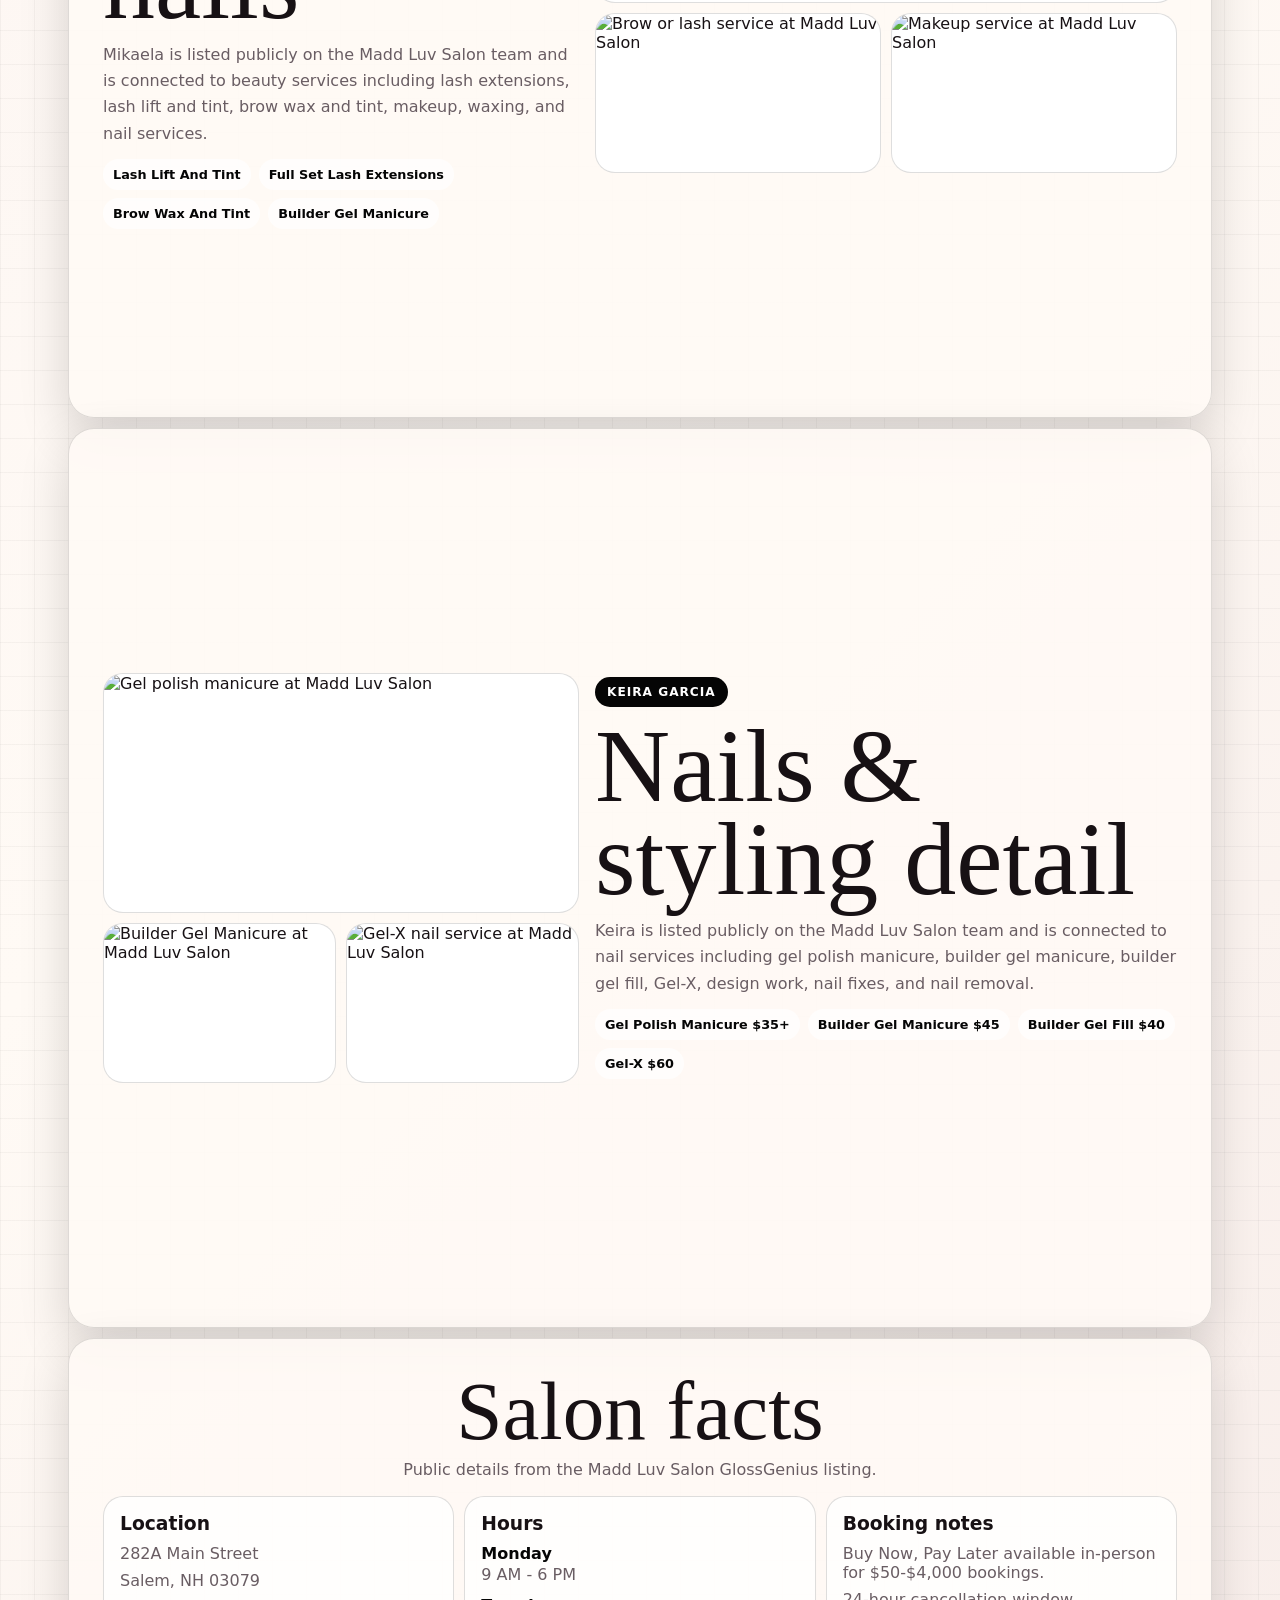
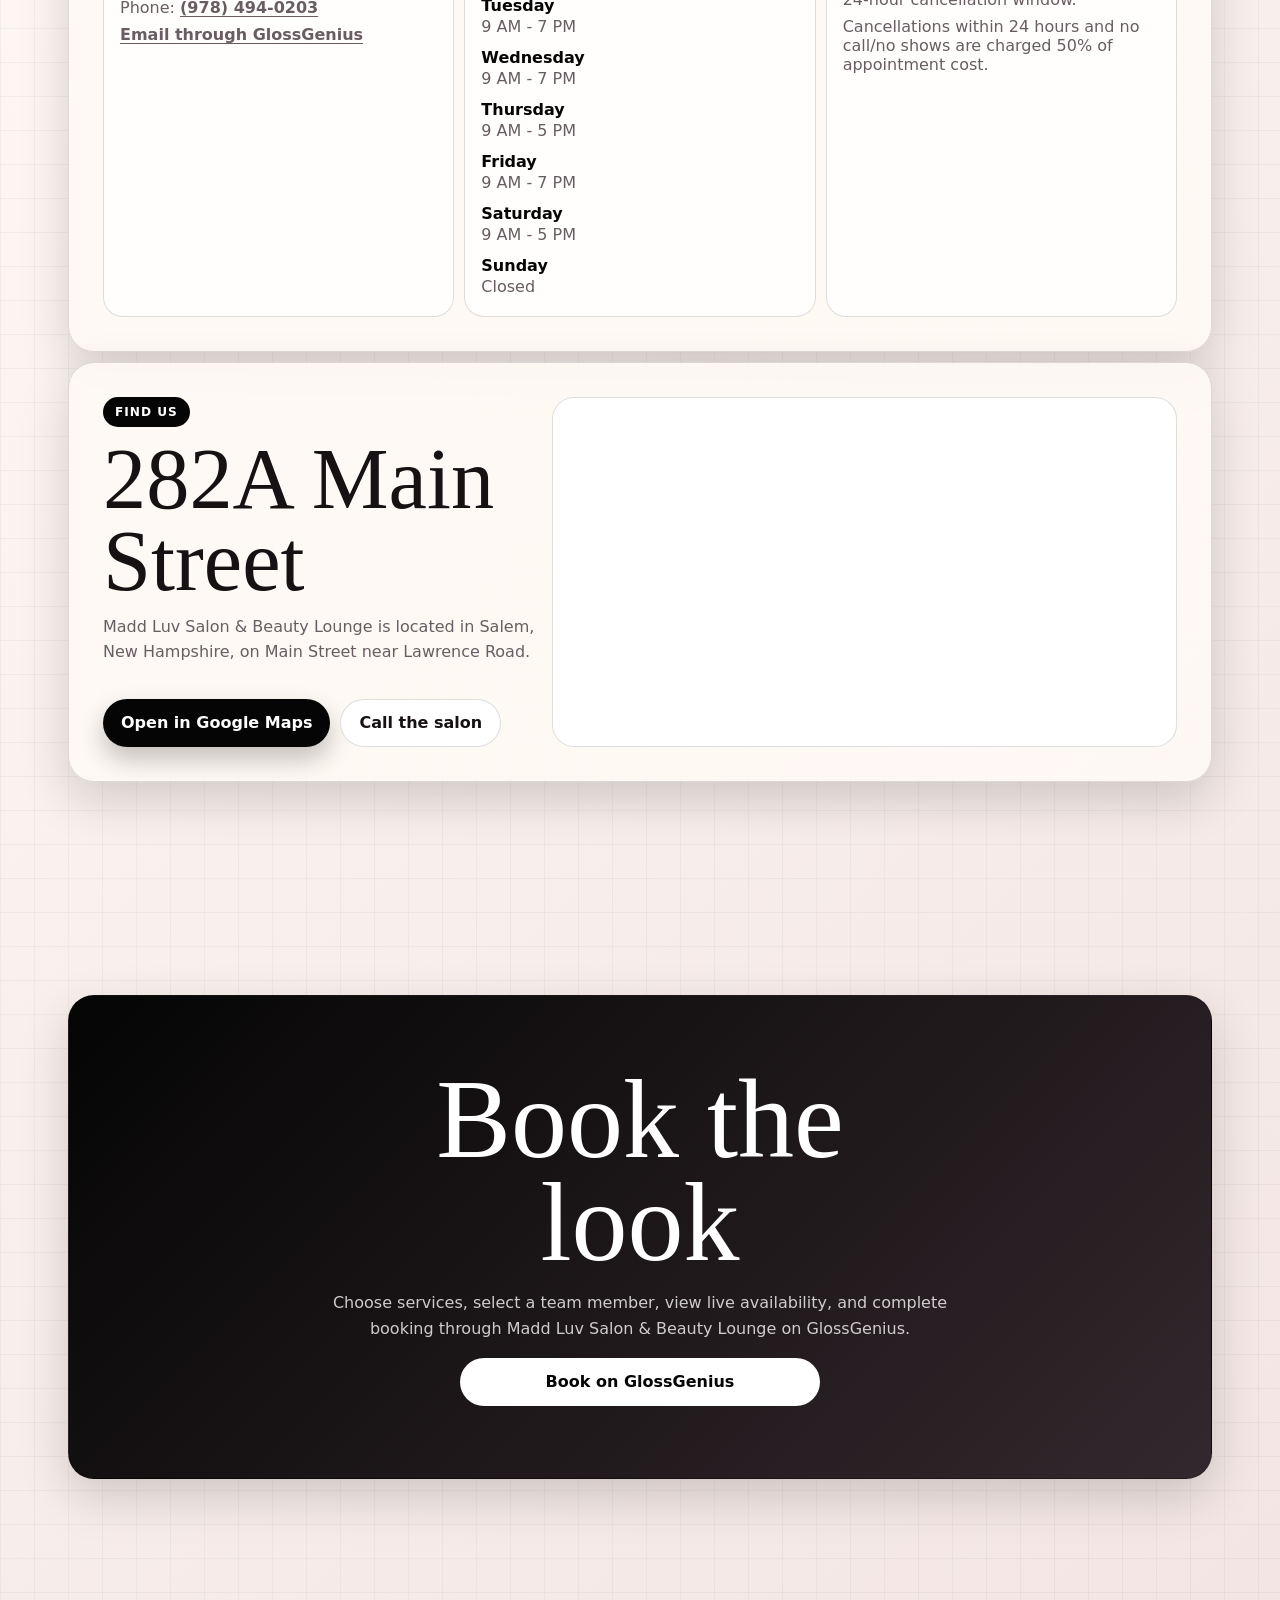
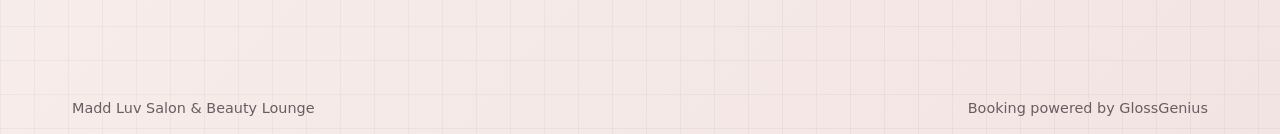
==== commit 1de0c206: "Split brochure assets and add contact map" ====
--- a/MaddLuvSalon-Brochure.html
+++ b/MaddLuvSalon-Brochure.html
@@ -5,459 +5,11 @@
     <meta name="viewport" content="width=device-width, initial-scale=1.0" />
     <meta name="description" content="Madd Luv Salon & Beauty Lounge team, services, and booking." />
     <title>Madd Luv Salon & Beauty Lounge</title>
-    <style>
-      :root {
-        --black: #050505;
-        --ink: #171114;
-        --muted: #695d63;
-        --rose: #e7cfcd;
-        --blush: #f5dfdd;
-        --cream: #fffaf5;
-        --stone: #f4eeee;
-        --mauve: #d8b8b9;
-        --slate: #787784;
-        --line: rgba(5, 5, 5, 0.13);
-        --shadow: 0 18px 50px rgba(5, 5, 5, 0.16);
-      }
-
-      * {
-        box-sizing: border-box;
-      }
-
-      html {
-        min-width: 320px;
-        scroll-behavior: smooth;
-      }
-
-      body {
-        margin: 0;
-        color: var(--ink);
-        font-family: Inter, ui-sans-serif, system-ui, -apple-system, BlinkMacSystemFont, "Segoe UI", sans-serif;
-        background:
-          linear-gradient(rgba(5, 5, 5, 0.035) 1px, transparent 1px),
-          linear-gradient(90deg, rgba(5, 5, 5, 0.035) 1px, transparent 1px),
-          radial-gradient(circle at 18% 8%, rgba(216, 184, 185, 0.55), transparent 28rem),
-          radial-gradient(circle at 84% 18%, rgba(120, 119, 132, 0.18), transparent 32rem),
-          linear-gradient(135deg, #f8eeee 0%, var(--cream) 54%, #f2e4e2 100%);
-        background-size: 34px 34px, 34px 34px, auto, auto, auto;
-      }
-
-      a {
-        color: inherit;
-        text-decoration: none;
-      }
-
-      img {
-        display: block;
-        width: 100%;
-        height: 100%;
-        object-fit: cover;
-      }
-
-      .page {
-        width: min(100%, 1180px);
-        margin: 0 auto;
-        padding: 10px;
-      }
-
-      .hero,
-      .trio,
-      .pro-section,
-      .facts,
-      .booking {
-        border: 1px solid var(--line);
-        border-radius: 26px;
-        background: rgba(255, 250, 245, 0.9);
-        box-shadow: var(--shadow);
-      }
-
-      .hero {
-        min-height: calc(100vh - 20px);
-        display: grid;
-        align-items: stretch;
-        gap: 10px;
-        overflow: hidden;
-        padding: 10px;
-      }
-
-      .hero-copy {
-        display: flex;
-        flex-direction: column;
-        justify-content: space-between;
-        padding: clamp(22px, 6vw, 54px);
-      }
-
-      .eyebrow {
-        width: fit-content;
-        border-radius: 999px;
-        padding: 8px 12px;
-        color: white;
-        background: var(--black);
-        font-size: 0.74rem;
-        font-weight: 900;
-        letter-spacing: 0.14em;
-        text-transform: uppercase;
-      }
-
-      h1,
-      h2,
-      h3,
-      p {
-        margin: 0;
-      }
-
-      h1,
-      h2 {
-        font-family: Georgia, "Times New Roman", serif;
-        font-weight: 500;
-        letter-spacing: 0;
-      }
-
-      h1 {
-        max-width: 9ch;
-        margin-top: 16px;
-        font-size: clamp(4.4rem, 17vw, 9.5rem);
-        line-height: 0.82;
-      }
-
-      .hero-copy p {
-        max-width: 46rem;
-        margin-top: 16px;
-        color: var(--muted);
-        font-size: 1.05rem;
-        line-height: 1.62;
-      }
-
-      .actions {
-        display: flex;
-        flex-wrap: wrap;
-        gap: 10px;
-        margin-top: 22px;
-      }
-
-      .button {
-        display: inline-flex;
-        align-items: center;
-        justify-content: center;
-        min-height: 48px;
-        border-radius: 999px;
-        padding: 12px 18px;
-        font-weight: 900;
-        text-align: center;
-      }
-
-      .button-dark {
-        color: white;
-        background: var(--black);
-        box-shadow: 0 12px 26px rgba(5, 5, 5, 0.24);
-      }
-
-      .button-light {
-        border: 1px solid var(--line);
-        background: white;
-      }
-
-      .quick-facts {
-        display: grid;
-        gap: 8px;
-        margin-top: 24px;
-      }
-
-      .quick-facts span {
-        border: 1px solid var(--line);
-        border-radius: 18px;
-        padding: 11px 12px;
-        background: rgba(255, 255, 255, 0.7);
-        color: var(--muted);
-        font-size: 0.92rem;
-      }
-
-      .quick-facts strong {
-        display: block;
-        margin-bottom: 3px;
-        color: var(--black);
-      }
-
-      .hero-image {
-        min-height: 320px;
-        overflow: hidden;
-        border-radius: 22px;
-      }
-
-      .hero-image img {
-        filter: saturate(0.94) contrast(1.02);
-      }
-
-      .trio-wrap,
-      .final-wrap {
-        min-height: 100vh;
-        display: grid;
-        place-items: center;
-        padding-top: 10px;
-      }
-
-      .trio,
-      .facts,
-      .booking {
-        width: 100%;
-        padding: clamp(16px, 4vw, 34px);
-      }
-
-      .section-heading {
-        display: grid;
-        gap: 8px;
-        margin-bottom: 14px;
-        text-align: center;
-      }
-
-      .section-heading h2 {
-        font-size: clamp(2.8rem, 10vw, 5.2rem);
-        line-height: 0.92;
-      }
-
-      .section-heading p {
-        max-width: 52rem;
-        margin: 0 auto;
-        color: var(--muted);
-        line-height: 1.55;
-      }
-
-      .team-grid {
-        display: grid;
-        gap: 10px;
-      }
-
-      .team-card {
-        display: grid;
-        gap: 12px;
-        border: 1px solid var(--line);
-        border-radius: 22px;
-        padding: 12px;
-        background: white;
-      }
-
-      .team-photo {
-        aspect-ratio: 1 / 0.72;
-        overflow: hidden;
-        border-radius: 18px;
-        background: var(--rose);
-      }
-
-      .team-card h3 {
-        font-size: 1.2rem;
-      }
-
-      .team-card p {
-        color: var(--muted);
-        line-height: 1.45;
-      }
-
-      .card-actions {
-        display: grid;
-        gap: 8px;
-        margin-top: auto;
-      }
-
-      .card-actions .button {
-        width: 100%;
-        min-height: 42px;
-        padding: 10px 14px;
-        font-size: 0.9rem;
-      }
-
-      .center-book {
-        display: grid;
-        place-items: center;
-        padding-top: 18px;
-      }
-
-      .center-book .button {
-        width: min(100%, 360px);
-      }
-
-      .pro-section {
-        min-height: 100vh;
-        display: grid;
-        gap: 16px;
-        align-items: center;
-        margin-top: 10px;
-        padding: clamp(16px, 4vw, 34px);
-      }
-
-      .pro-copy {
-        display: grid;
-        gap: 12px;
-      }
-
-      .role {
-        width: fit-content;
-        border-radius: 999px;
-        padding: 8px 12px;
-        color: white;
-        background: var(--black);
-        font-size: 0.76rem;
-        font-weight: 900;
-        letter-spacing: 0.08em;
-        text-transform: uppercase;
-      }
-
-      .pro-copy h2 {
-        font-size: clamp(3.2rem, 13vw, 6.5rem);
-        line-height: 0.9;
-      }
-
-      .pro-copy p {
-        max-width: 46rem;
-        color: var(--muted);
-        line-height: 1.65;
-      }
-
-      .chips {
-        display: flex;
-        flex-wrap: wrap;
-        gap: 8px;
-      }
-
-      .chips span {
-        border-radius: 999px;
-        padding: 8px 10px;
-        color: var(--black);
-        background: rgba(255, 255, 255, 0.74);
-        font-size: 0.8rem;
-        font-weight: 850;
-      }
-
-      .portfolio {
-        display: grid;
-        grid-template-columns: repeat(2, minmax(0, 1fr));
-        gap: 10px;
-      }
-
-      .portfolio img {
-        min-height: 160px;
-        border: 1px solid var(--line);
-        border-radius: 20px;
-        background: white;
-      }
-
-      .portfolio img:first-child {
-        grid-column: 1 / -1;
-        min-height: 240px;
-      }
-
-      .facts {
-        margin-top: 10px;
-      }
-
-      .facts-grid {
-        display: grid;
-        gap: 10px;
-      }
-
-      .fact-card {
-        border: 1px solid var(--line);
-        border-radius: 20px;
-        padding: 16px;
-        background: rgba(255, 255, 255, 0.75);
-      }
-
-      .fact-card h3 {
-        margin-bottom: 10px;
-      }
-
-      .fact-card ul,
-      .fact-card dl {
-        display: grid;
-        gap: 8px;
-        margin: 0;
-        padding: 0;
-        color: var(--muted);
-      }
-
-      .fact-card ul {
-        list-style: none;
-      }
-
-      .fact-card dt {
-        font-weight: 900;
-        color: var(--black);
-      }
-
-      .fact-card dd {
-        margin: -6px 0 4px;
-      }
-
-      .booking {
-        display: grid;
-        place-items: center;
-        gap: 16px;
-        padding: clamp(28px, 7vw, 72px);
-        color: white;
-        text-align: center;
-        background: linear-gradient(135deg, var(--black), #33282d);
-      }
-
-      .booking h2 {
-        max-width: 10ch;
-        font-size: clamp(3rem, 12vw, 7rem);
-        line-height: 0.92;
-      }
-
-      .booking p {
-        max-width: 42rem;
-        color: rgba(255, 255, 255, 0.78);
-        line-height: 1.6;
-      }
-
-      .booking .button {
-        width: min(100%, 360px);
-        color: var(--black);
-        background: white;
-      }
-
-      footer {
-        display: flex;
-        flex-wrap: wrap;
-        justify-content: space-between;
-        gap: 10px;
-        padding: 18px 4px 0;
-        color: var(--muted);
-        font-size: 0.9rem;
-      }
-
-      @media (min-width: 760px) {
-        .page {
-          padding: 18px;
-        }
-
-        .hero {
-          grid-template-columns: 0.95fr 1.05fr;
-        }
-
-        .quick-facts {
-          grid-template-columns: repeat(3, minmax(0, 1fr));
-        }
-
-        .team-grid {
-          grid-template-columns: repeat(3, minmax(0, 1fr));
-        }
-
-        .pro-section {
-          grid-template-columns: minmax(0, 0.9fr) minmax(0, 1.1fr);
-        }
-
-        .pro-section:nth-of-type(odd) .pro-copy {
-          order: 2;
-        }
-
-        .facts-grid {
-          grid-template-columns: repeat(3, minmax(0, 1fr));
-        }
-      }
-    </style>
+    <link rel="stylesheet" href="brochure.css" />
+    <script src="brochure.js" defer></script>
   </head>
   <body>
-    <div class="page">
+    <div class="page" data-salon-app>
       <main>
         <section class="hero" aria-label="Madd Luv Salon overview">
           <div class="hero-copy">
@@ -476,7 +28,7 @@
             </div>
             <div class="quick-facts">
               <span><strong>Address</strong>282A Main Street, Salem, NH 03079</span>
-              <span><strong>Phone</strong>(978) 494-0203</span>
+              <span><strong>Phone</strong><a data-phone-link href="tel:+19784940203">(978) 494-0203</a></span>
               <span><strong>Hours</strong>Mon-Sat salon schedule, Sunday closed</span>
             </div>
           </div>
@@ -613,7 +165,8 @@
               <ul>
                 <li>282A Main Street</li>
                 <li>Salem, NH 03079</li>
-                <li>Phone: (978) 494-0203</li>
+                <li>Phone: <a data-phone-link href="tel:+19784940203">(978) 494-0203</a></li>
+                <li><a data-email-link href="https://maddluvsalon.glossgenius.com/contact" target="_blank" rel="noopener">Email through GlossGenius</a></li>
               </ul>
             </article>
             <article class="fact-card">
@@ -639,6 +192,29 @@
           </div>
         </section>
 
+        <section class="map-section" aria-label="Madd Luv Salon map">
+          <div class="map-copy">
+            <span class="role">Find us</span>
+            <h2>282A Main Street</h2>
+            <p>
+              Madd Luv Salon & Beauty Lounge is located in Salem, New Hampshire,
+              on Main Street near Lawrence Road.
+            </p>
+            <div class="actions">
+              <a class="button button-dark" data-map-link href="https://www.google.com/maps/search/?api=1&query=282A%20Main%20Street%2C%20Salem%2C%20NH%2003079" target="_blank" rel="noopener">Open in Google Maps</a>
+              <a class="button button-light" data-phone-link href="tel:+19784940203">Call the salon</a>
+            </div>
+          </div>
+          <div class="map-frame">
+            <iframe
+              title="Google map for Madd Luv Salon & Beauty Lounge"
+              loading="lazy"
+              referrerpolicy="no-referrer-when-downgrade"
+              src="https://www.google.com/maps?q=282A%20Main%20Street%2C%20Salem%2C%20NH%2003079&output=embed">
+            </iframe>
+          </div>
+        </section>
+
         <section class="final-wrap" aria-label="Book appointment">
           <div class="booking">
             <h2>Book the look</h2>
--- a/brochure.css
+++ b/brochure.css
@@ -0,0 +1,502 @@
+:root {
+        --black: #050505;
+        --ink: #171114;
+        --muted: #695d63;
+        --rose: #e7cfcd;
+        --blush: #f5dfdd;
+        --cream: #fffaf5;
+        --stone: #f4eeee;
+        --mauve: #d8b8b9;
+        --slate: #787784;
+        --line: rgba(5, 5, 5, 0.13);
+        --shadow: 0 18px 50px rgba(5, 5, 5, 0.16);
+      }
+
+      * {
+        box-sizing: border-box;
+      }
+
+      html {
+        min-width: 320px;
+        scroll-behavior: smooth;
+      }
+
+      body {
+        margin: 0;
+        color: var(--ink);
+        font-family: Inter, ui-sans-serif, system-ui, -apple-system, BlinkMacSystemFont, "Segoe UI", sans-serif;
+        background:
+          linear-gradient(rgba(5, 5, 5, 0.035) 1px, transparent 1px),
+          linear-gradient(90deg, rgba(5, 5, 5, 0.035) 1px, transparent 1px),
+          radial-gradient(circle at 18% 8%, rgba(216, 184, 185, 0.55), transparent 28rem),
+          radial-gradient(circle at 84% 18%, rgba(120, 119, 132, 0.18), transparent 32rem),
+          linear-gradient(135deg, #f8eeee 0%, var(--cream) 54%, #f2e4e2 100%);
+        background-size: 34px 34px, 34px 34px, auto, auto, auto;
+      }
+
+      a {
+        color: inherit;
+        text-decoration: none;
+      }
+
+      img {
+        display: block;
+        width: 100%;
+        height: 100%;
+        object-fit: cover;
+      }
+
+      .page {
+        width: min(100%, 1180px);
+        margin: 0 auto;
+        padding: 10px;
+      }
+
+      .hero,
+      .trio,
+      .pro-section,
+      .facts,
+      .map-section,
+      .booking {
+        border: 1px solid var(--line);
+        border-radius: 26px;
+        background: rgba(255, 250, 245, 0.9);
+        box-shadow: var(--shadow);
+      }
+
+      .hero {
+        min-height: calc(100vh - 20px);
+        display: grid;
+        align-items: stretch;
+        gap: 10px;
+        overflow: hidden;
+        padding: 10px;
+      }
+
+      .hero-copy {
+        display: flex;
+        flex-direction: column;
+        justify-content: space-between;
+        padding: clamp(22px, 6vw, 54px);
+      }
+
+      .eyebrow {
+        width: fit-content;
+        border-radius: 999px;
+        padding: 8px 12px;
+        color: white;
+        background: var(--black);
+        font-size: 0.74rem;
+        font-weight: 900;
+        letter-spacing: 0.14em;
+        text-transform: uppercase;
+      }
+
+      h1,
+      h2,
+      h3,
+      p {
+        margin: 0;
+      }
+
+      h1,
+      h2 {
+        font-family: Georgia, "Times New Roman", serif;
+        font-weight: 500;
+        letter-spacing: 0;
+      }
+
+      h1 {
+        max-width: 9ch;
+        margin-top: 16px;
+        font-size: clamp(4.4rem, 17vw, 9.5rem);
+        line-height: 0.82;
+      }
+
+      .hero-copy p {
+        max-width: 46rem;
+        margin-top: 16px;
+        color: var(--muted);
+        font-size: 1.05rem;
+        line-height: 1.62;
+      }
+
+      .actions {
+        display: flex;
+        flex-wrap: wrap;
+        gap: 10px;
+        margin-top: 22px;
+      }
+
+      .button {
+        display: inline-flex;
+        align-items: center;
+        justify-content: center;
+        min-height: 48px;
+        border-radius: 999px;
+        padding: 12px 18px;
+        font-weight: 900;
+        text-align: center;
+      }
+
+      .button-dark {
+        color: white;
+        background: var(--black);
+        box-shadow: 0 12px 26px rgba(5, 5, 5, 0.24);
+      }
+
+      .button-light {
+        border: 1px solid var(--line);
+        background: white;
+      }
+
+      .quick-facts {
+        display: grid;
+        gap: 8px;
+        margin-top: 24px;
+      }
+
+      .quick-facts span {
+        border: 1px solid var(--line);
+        border-radius: 18px;
+        padding: 11px 12px;
+        background: rgba(255, 255, 255, 0.7);
+        color: var(--muted);
+        font-size: 0.92rem;
+      }
+
+      .quick-facts strong {
+        display: block;
+        margin-bottom: 3px;
+        color: var(--black);
+      }
+
+      .hero-image {
+        min-height: 320px;
+        overflow: hidden;
+        border-radius: 22px;
+      }
+
+      .hero-image img {
+        filter: saturate(0.94) contrast(1.02);
+      }
+
+      .trio-wrap,
+      .final-wrap {
+        min-height: 100vh;
+        display: grid;
+        place-items: center;
+        padding-top: 10px;
+      }
+
+      .trio,
+      .facts,
+      .booking {
+        width: 100%;
+        padding: clamp(16px, 4vw, 34px);
+      }
+
+      .section-heading {
+        display: grid;
+        gap: 8px;
+        margin-bottom: 14px;
+        text-align: center;
+      }
+
+      .section-heading h2 {
+        font-size: clamp(2.8rem, 10vw, 5.2rem);
+        line-height: 0.92;
+      }
+
+      .section-heading p {
+        max-width: 52rem;
+        margin: 0 auto;
+        color: var(--muted);
+        line-height: 1.55;
+      }
+
+      .team-grid {
+        display: grid;
+        gap: 10px;
+      }
+
+      .team-card {
+        display: grid;
+        gap: 12px;
+        border: 1px solid var(--line);
+        border-radius: 22px;
+        padding: 12px;
+        background: white;
+      }
+
+      .team-photo {
+        aspect-ratio: 1 / 0.72;
+        overflow: hidden;
+        border-radius: 18px;
+        background: var(--rose);
+      }
+
+      .team-card h3 {
+        font-size: 1.2rem;
+      }
+
+      .team-card p {
+        color: var(--muted);
+        line-height: 1.45;
+      }
+
+      .card-actions {
+        display: grid;
+        gap: 8px;
+        margin-top: auto;
+      }
+
+      .card-actions .button {
+        width: 100%;
+        min-height: 42px;
+        padding: 10px 14px;
+        font-size: 0.9rem;
+      }
+
+      .center-book {
+        display: grid;
+        place-items: center;
+        padding-top: 18px;
+      }
+
+      .center-book .button {
+        width: min(100%, 360px);
+      }
+
+      .pro-section {
+        min-height: 100vh;
+        display: grid;
+        gap: 16px;
+        align-items: center;
+        margin-top: 10px;
+        padding: clamp(16px, 4vw, 34px);
+      }
+
+      .pro-copy {
+        display: grid;
+        gap: 12px;
+      }
+
+      .role {
+        width: fit-content;
+        border-radius: 999px;
+        padding: 8px 12px;
+        color: white;
+        background: var(--black);
+        font-size: 0.76rem;
+        font-weight: 900;
+        letter-spacing: 0.08em;
+        text-transform: uppercase;
+      }
+
+      .pro-copy h2 {
+        font-size: clamp(3.2rem, 13vw, 6.5rem);
+        line-height: 0.9;
+      }
+
+      .pro-copy p {
+        max-width: 46rem;
+        color: var(--muted);
+        line-height: 1.65;
+      }
+
+      .chips {
+        display: flex;
+        flex-wrap: wrap;
+        gap: 8px;
+      }
+
+      .chips span {
+        border-radius: 999px;
+        padding: 8px 10px;
+        color: var(--black);
+        background: rgba(255, 255, 255, 0.74);
+        font-size: 0.8rem;
+        font-weight: 850;
+      }
+
+      .portfolio {
+        display: grid;
+        grid-template-columns: repeat(2, minmax(0, 1fr));
+        gap: 10px;
+      }
+
+      .portfolio img {
+        min-height: 160px;
+        border: 1px solid var(--line);
+        border-radius: 20px;
+        background: white;
+      }
+
+      .portfolio img:first-child {
+        grid-column: 1 / -1;
+        min-height: 240px;
+      }
+
+      .facts {
+        margin-top: 10px;
+      }
+
+      .map-section {
+        display: grid;
+        gap: 14px;
+        margin-top: 10px;
+        overflow: hidden;
+        padding: clamp(16px, 4vw, 34px);
+      }
+
+      .map-copy {
+        display: grid;
+        align-content: center;
+        gap: 12px;
+      }
+
+      .map-copy h2 {
+        font-size: clamp(2.6rem, 9vw, 5.4rem);
+        line-height: 0.94;
+      }
+
+      .map-copy p {
+        max-width: 38rem;
+        color: var(--muted);
+        line-height: 1.6;
+      }
+
+      .map-frame {
+        min-height: 340px;
+        overflow: hidden;
+        border: 1px solid var(--line);
+        border-radius: 22px;
+        background: white;
+      }
+
+      .map-frame iframe {
+        display: block;
+        width: 100%;
+        height: 100%;
+        min-height: 340px;
+        border: 0;
+      }
+
+      .facts-grid {
+        display: grid;
+        gap: 10px;
+      }
+
+      .fact-card {
+        border: 1px solid var(--line);
+        border-radius: 20px;
+        padding: 16px;
+        background: rgba(255, 255, 255, 0.75);
+      }
+
+      .fact-card h3 {
+        margin-bottom: 10px;
+      }
+
+      .fact-card ul,
+      .fact-card dl {
+        display: grid;
+        gap: 8px;
+        margin: 0;
+        padding: 0;
+        color: var(--muted);
+      }
+
+      .fact-card ul {
+        list-style: none;
+      }
+
+      .fact-card dt {
+        font-weight: 900;
+        color: var(--black);
+      }
+
+      .fact-card dd {
+        margin: -6px 0 4px;
+      }
+
+      .fact-card a,
+      .quick-facts a {
+        font-weight: 850;
+        text-decoration: underline;
+        text-decoration-thickness: 1px;
+        text-underline-offset: 3px;
+      }
+
+      .booking {
+        display: grid;
+        place-items: center;
+        gap: 16px;
+        padding: clamp(28px, 7vw, 72px);
+        color: white;
+        text-align: center;
+        background: linear-gradient(135deg, var(--black), #33282d);
+      }
+
+      .booking h2 {
+        max-width: 10ch;
+        font-size: clamp(3rem, 12vw, 7rem);
+        line-height: 0.92;
+      }
+
+      .booking p {
+        max-width: 42rem;
+        color: rgba(255, 255, 255, 0.78);
+        line-height: 1.6;
+      }
+
+      .booking .button {
+        width: min(100%, 360px);
+        color: var(--black);
+        background: white;
+      }
+
+      footer {
+        display: flex;
+        flex-wrap: wrap;
+        justify-content: space-between;
+        gap: 10px;
+        padding: 18px 4px 0;
+        color: var(--muted);
+        font-size: 0.9rem;
+      }
+
+      @media (min-width: 760px) {
+        .page {
+          padding: 18px;
+        }
+
+        .hero {
+          grid-template-columns: 0.95fr 1.05fr;
+        }
+
+        .quick-facts {
+          grid-template-columns: repeat(3, minmax(0, 1fr));
+        }
+
+        .team-grid {
+          grid-template-columns: repeat(3, minmax(0, 1fr));
+        }
+
+        .pro-section {
+          grid-template-columns: minmax(0, 0.9fr) minmax(0, 1.1fr);
+        }
+
+        .map-section {
+          grid-template-columns: minmax(0, 0.82fr) minmax(0, 1.18fr);
+        }
+
+        .pro-section:nth-of-type(odd) .pro-copy {
+          order: 2;
+        }
+
+        .facts-grid {
+          grid-template-columns: repeat(3, minmax(0, 1fr));
+        }
+      }
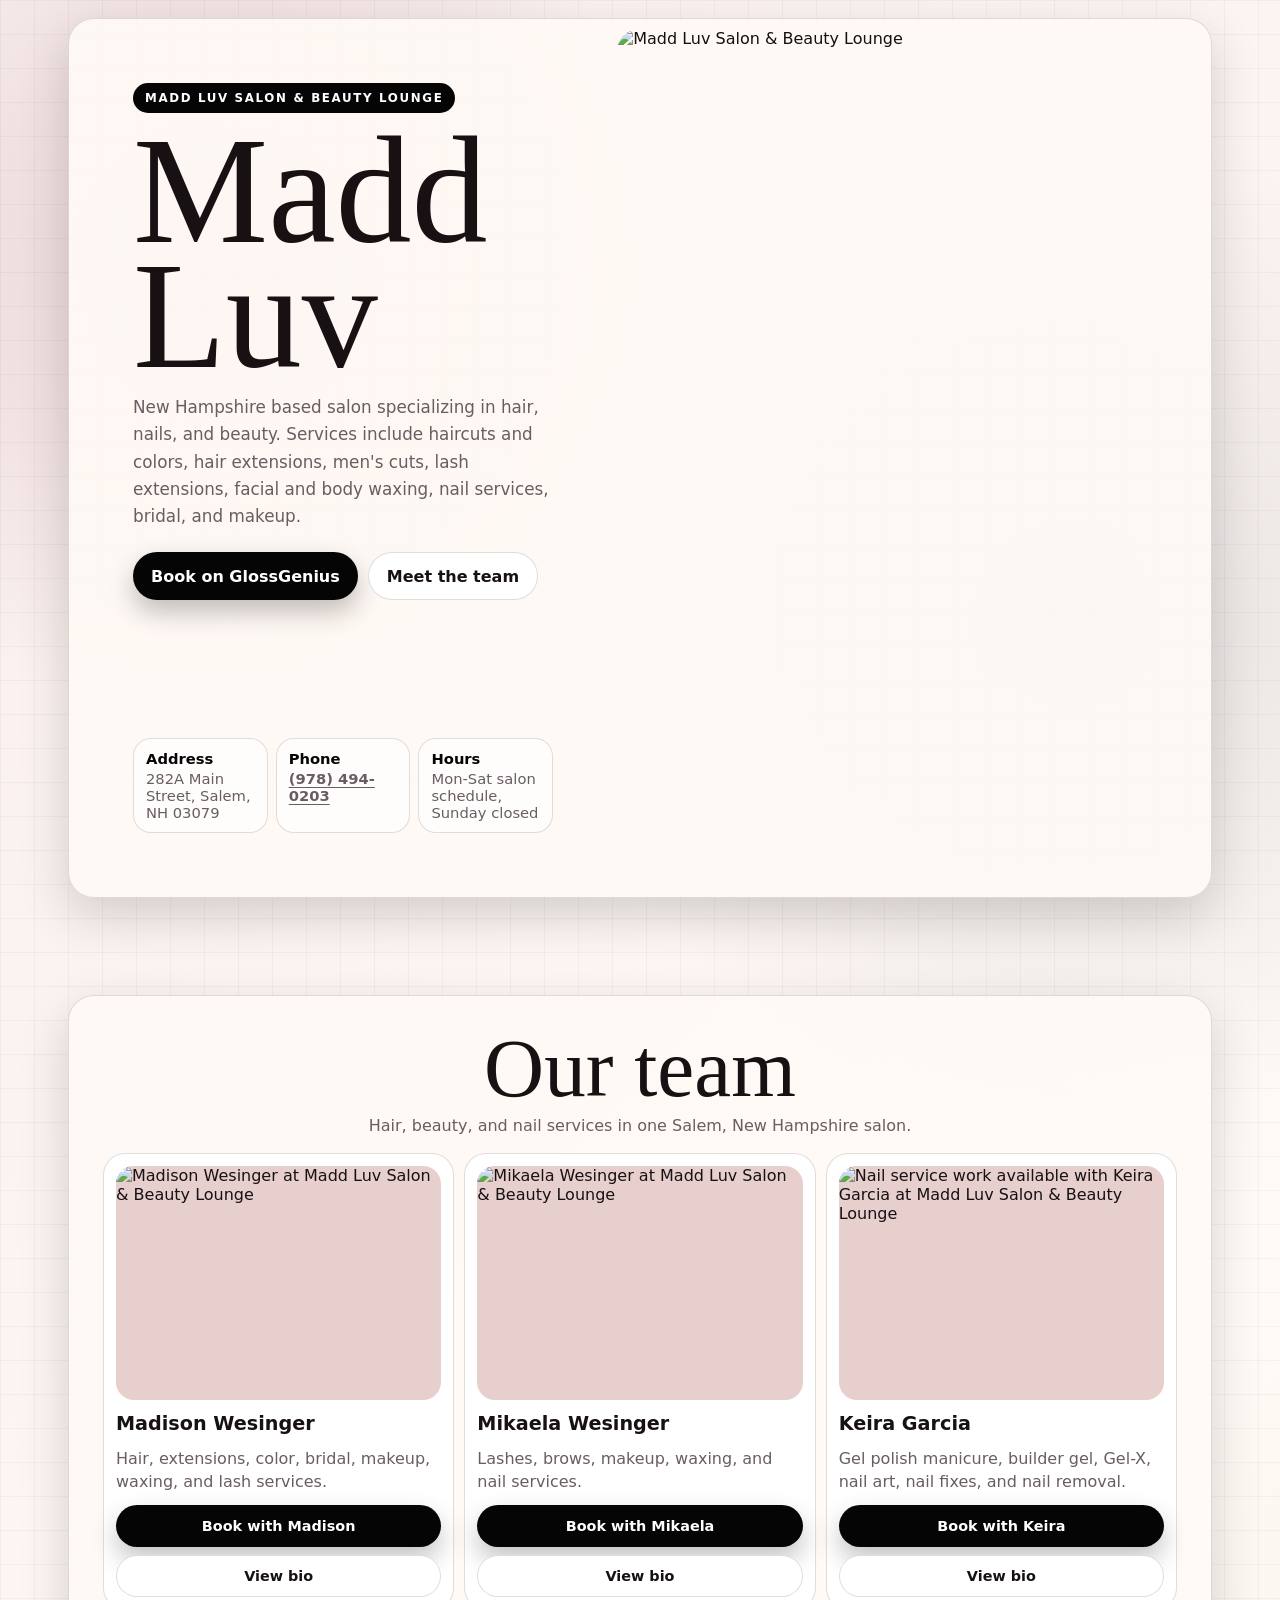
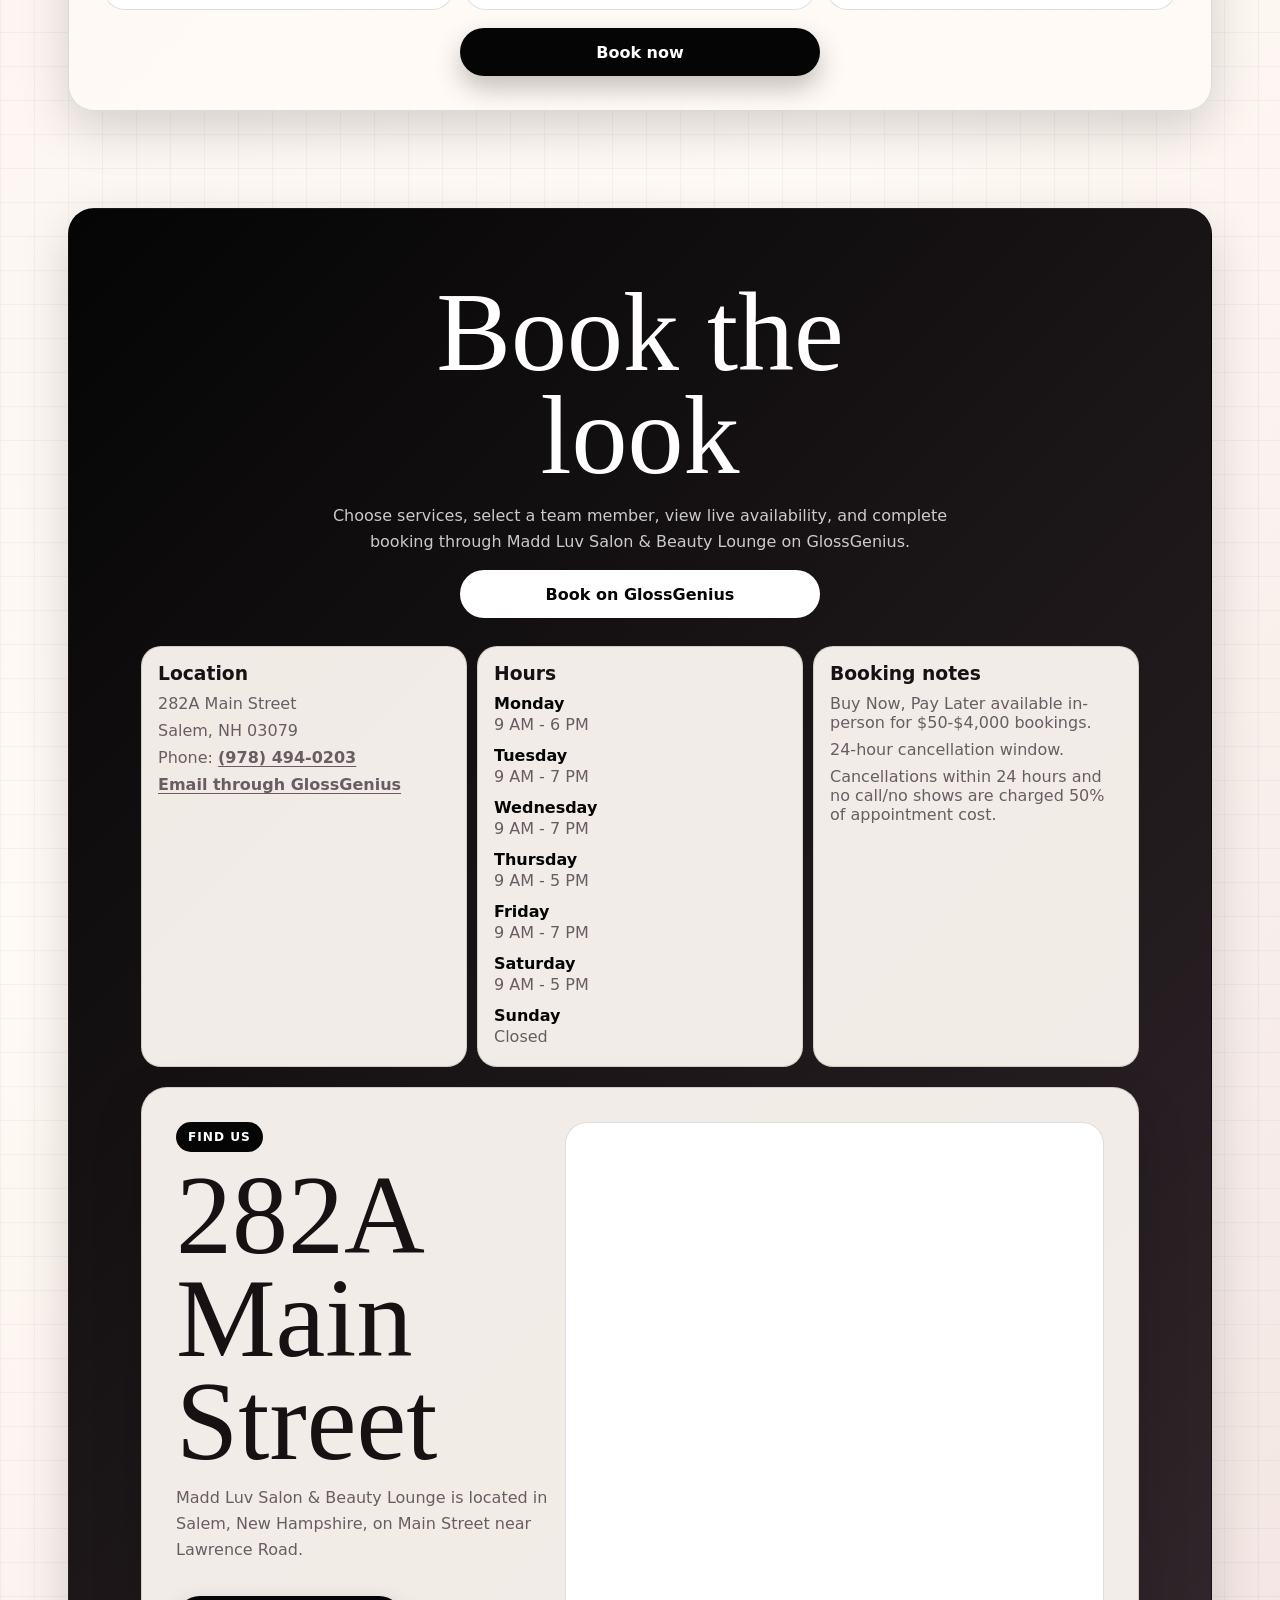
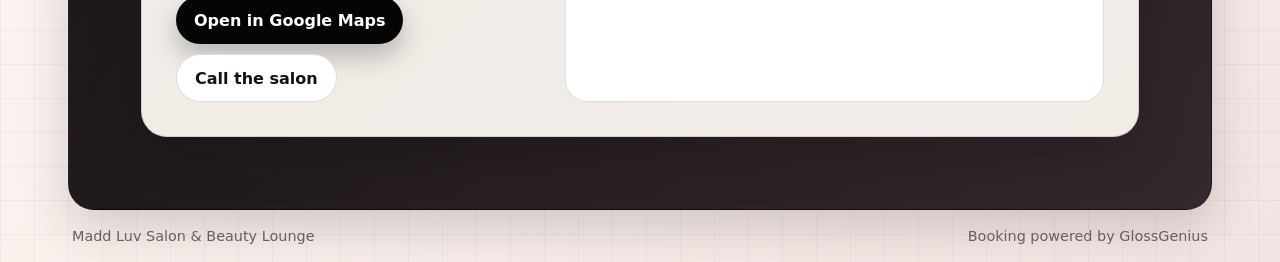
==== commit 308dea74: "Use team bio drawer" ====
--- a/MaddLuvSalon-Brochure.html
+++ b/MaddLuvSalon-Brochure.html
@@ -52,7 +52,7 @@
                 <p>Hair, extensions, color, bridal, makeup, waxing, and lash services.</p>
                 <div class="card-actions">
                   <a class="button button-dark" href="https://maddluvsalon.glossgenius.com/booking-flow" target="_blank" rel="noopener">Book with Madison</a>
-                  <a class="button button-light" href="#madison-wesinger">View bio</a>
+                  <a class="button button-light" href="#team-bio-drawer" data-bio-trigger="madison">View bio</a>
                 </div>
               </article>
               <article class="team-card">
@@ -63,7 +63,7 @@
                 <p>Lashes, brows, makeup, waxing, and nail services.</p>
                 <div class="card-actions">
                   <a class="button button-dark" href="https://maddluvsalon.glossgenius.com/booking-flow" target="_blank" rel="noopener">Book with Mikaela</a>
-                  <a class="button button-light" href="#mikaela-wesinger">View bio</a>
+                  <a class="button button-light" href="#team-bio-drawer" data-bio-trigger="mikaela">View bio</a>
                 </div>
               </article>
               <article class="team-card">
@@ -74,144 +74,26 @@
                 <p>Gel polish manicure, builder gel, Gel-X, nail art, nail fixes, and nail removal.</p>
                 <div class="card-actions">
                   <a class="button button-dark" href="https://maddluvsalon.glossgenius.com/booking-flow" target="_blank" rel="noopener">Book with Keira</a>
-                  <a class="button button-light" href="#keira-garcia">View bio</a>
+                  <a class="button button-light" href="#team-bio-drawer" data-bio-trigger="keira">View bio</a>
                 </div>
               </article>
             </div>
             <div class="center-book">
               <a class="button button-dark" href="https://maddluvsalon.glossgenius.com/booking-flow" target="_blank" rel="noopener">Book now</a>
             </div>
-          </div>
-        </section>
-
-        <section class="pro-section" id="madison-wesinger" aria-label="Madison Wesinger bio">
-          <div class="pro-copy">
-            <span class="role">Madison Wesinger</span>
-            <h2>Color, bridal & beauty</h2>
-            <p>
-              Madison is listed publicly on the Madd Luv Salon team and is connected
-              to hair, extensions, color, makeup, waxing, bridal, and lash services.
-              Popular services include Full Foil, Partial Foil, Cut And Blowdry, Makeup,
-              Updo, Blowout, Men's Cut, Full Balayage, and Hair Extension Consultation.
-            </p>
-            <div class="chips">
-              <span>Full Foil $140+ / 165 min</span>
-              <span>Partial Foil $95+ / 120 min</span>
-              <span>Cut And Blowdry $50+ / 60 min</span>
-              <span>Makeup $80+ / 60 min</span>
-            </div>
-          </div>
-          <div class="portfolio">
-            <img src="https://static.glossgenius.com/public/service/97c98fa204c8c5a73392c12ce54be4f772f23f20/image/dbc2b5e16a90e848dbfafd3a6a5f7ad3.jpg" alt="Full Foil service at Madd Luv Salon" />
-            <img src="https://static.glossgenius.com/public/service/8203919a9157cec25c8cbe95ccc59a04a1ab2a89/image/2cef0c0770e76a1d2432ac7236124f8b.jpg" alt="Partial Foil service at Madd Luv Salon" />
-            <img src="https://static.glossgenius.com/public/service/f981cd99a9aff3cffe75c201710bd5eb5b24f5b3/image/31536f28af6fb9c3e40515d128b9fdf1.jpg" alt="Bridal or styling service at Madd Luv Salon" />
-          </div>
-        </section>
-
-        <section class="pro-section" id="mikaela-wesinger" aria-label="Mikaela Wesinger bio">
-          <div class="pro-copy">
-            <span class="role">Mikaela Wesinger</span>
-            <h2>Lashes, brows & nails</h2>
-            <p>
-              Mikaela is listed publicly on the Madd Luv Salon team and is connected
-              to beauty services including lash extensions, lash lift and tint,
-              brow wax and tint, makeup, waxing, and nail services.
-            </p>
-            <div class="chips">
-              <span>Lash Lift And Tint</span>
-              <span>Full Set Lash Extensions</span>
-              <span>Brow Wax And Tint</span>
-              <span>Builder Gel Manicure</span>
-            </div>
-          </div>
-          <div class="portfolio">
-            <img src="https://static.glossgenius.com/public/stockimage/2/image/eyelashes.jpg" alt="Lash service image from GlossGenius" />
-            <img src="https://static.glossgenius.com/public/service/6513dbda8109d00a51a6d74096be0cb7ab3bf612/image/2fd06e3d62a7debf99a1fc510ac68904.jpg" alt="Brow or lash service at Madd Luv Salon" />
-            <img src="https://static.glossgenius.com/public/service/d24b604e06e2d2e4e52668fe772a22ca3a6d9ef7/image/8127d62b06bf436a2130bcb4d184248a.jpg" alt="Makeup service at Madd Luv Salon" />
-          </div>
-        </section>
-
-        <section class="pro-section" id="keira-garcia" aria-label="Keira Garcia bio">
-          <div class="pro-copy">
-            <span class="role">Keira Garcia</span>
-            <h2>Nails & styling detail</h2>
-            <p>
-              Keira is listed publicly on the Madd Luv Salon team and is connected
-              to nail services including gel polish manicure, builder gel manicure,
-              builder gel fill, Gel-X, design work, nail fixes, and nail removal.
-            </p>
-            <div class="chips">
-              <span>Gel Polish Manicure $35+</span>
-              <span>Builder Gel Manicure $45</span>
-              <span>Builder Gel Fill $40</span>
-              <span>Gel-X $60</span>
-            </div>
-          </div>
-          <div class="portfolio">
-            <img src="https://static.glossgenius.com/public/service/5cf330af9236f87ce8c8bcfedc5fbe0867a43ca9/image/262e5916e6a22c4829964ab713e4a2ac.jpg" alt="Gel polish manicure at Madd Luv Salon" />
-            <img src="https://static.glossgenius.com/public/service/c8d221d7ab674b2e6d6a49c4dec5cd5c40e47065/image/dd31c462fdc0133bd32a8b9d6503207a.jpg" alt="Builder Gel Manicure at Madd Luv Salon" />
-            <img src="https://static.glossgenius.com/public/service/8b337764309f63a06fc213ad7890e1c14e2ffd08/image/dc31f678edb811e16976d22cec0c7cd2.jpg" alt="Gel-X nail service at Madd Luv Salon" />
-          </div>
-        </section>
-
-        <section class="facts" aria-label="Salon facts and policies">
-          <div class="section-heading">
-            <h2>Salon facts</h2>
-            <p>Public details from the Madd Luv Salon GlossGenius listing.</p>
-          </div>
-          <div class="facts-grid">
-            <article class="fact-card">
-              <h3>Location</h3>
-              <ul>
-                <li>282A Main Street</li>
-                <li>Salem, NH 03079</li>
-                <li>Phone: <a data-phone-link href="tel:+19784940203">(978) 494-0203</a></li>
-                <li><a data-email-link href="https://maddluvsalon.glossgenius.com/contact" target="_blank" rel="noopener">Email through GlossGenius</a></li>
-              </ul>
-            </article>
-            <article class="fact-card">
-              <h3>Hours</h3>
-              <dl>
-                <dt>Monday</dt><dd>9 AM - 6 PM</dd>
-                <dt>Tuesday</dt><dd>9 AM - 7 PM</dd>
-                <dt>Wednesday</dt><dd>9 AM - 7 PM</dd>
-                <dt>Thursday</dt><dd>9 AM - 5 PM</dd>
-                <dt>Friday</dt><dd>9 AM - 7 PM</dd>
-                <dt>Saturday</dt><dd>9 AM - 5 PM</dd>
-                <dt>Sunday</dt><dd>Closed</dd>
-              </dl>
-            </article>
-            <article class="fact-card">
-              <h3>Booking notes</h3>
-              <ul>
-                <li>Buy Now, Pay Later available in-person for $50-$4,000 bookings.</li>
-                <li>24-hour cancellation window.</li>
-                <li>Cancellations within 24 hours and no call/no shows are charged 50% of appointment cost.</li>
-              </ul>
-            </article>
-          </div>
-        </section>
-
-        <section class="map-section" aria-label="Madd Luv Salon map">
-          <div class="map-copy">
-            <span class="role">Find us</span>
-            <h2>282A Main Street</h2>
-            <p>
-              Madd Luv Salon & Beauty Lounge is located in Salem, New Hampshire,
-              on Main Street near Lawrence Road.
-            </p>
-            <div class="actions">
-              <a class="button button-dark" data-map-link href="https://www.google.com/maps/search/?api=1&query=282A%20Main%20Street%2C%20Salem%2C%20NH%2003079" target="_blank" rel="noopener">Open in Google Maps</a>
-              <a class="button button-light" data-phone-link href="tel:+19784940203">Call the salon</a>
-            </div>
-          </div>
-          <div class="map-frame">
-            <iframe
-              title="Google map for Madd Luv Salon & Beauty Lounge"
-              loading="lazy"
-              referrerpolicy="no-referrer-when-downgrade"
-              src="https://www.google.com/maps?q=282A%20Main%20Street%2C%20Salem%2C%20NH%2003079&output=embed">
-            </iframe>
+            <section class="bio-drawer" id="team-bio-drawer" data-bio-drawer hidden aria-live="polite">
+              <div class="bio-drawer-copy">
+                <div class="bio-drawer-top">
+                  <span class="role" data-bio-name></span>
+                  <button class="drawer-close" type="button" data-bio-close aria-label="Close professional bio">Close</button>
+                </div>
+                <h2 data-bio-heading></h2>
+                <p data-bio-description></p>
+                <div class="chips" data-bio-chips></div>
+                <a class="button button-dark" href="https://maddluvsalon.glossgenius.com/booking-flow" target="_blank" rel="noopener" data-bio-booking>Book on GlossGenius</a>
+              </div>
+              <div class="portfolio" data-bio-portfolio></div>
+            </section>
           </div>
         </section>
 
@@ -223,6 +105,61 @@
               booking through Madd Luv Salon & Beauty Lounge on GlossGenius.
             </p>
             <a class="button" href="https://maddluvsalon.glossgenius.com/booking-flow" target="_blank" rel="noopener">Book on GlossGenius</a>
+            <div class="booking-details">
+              <div class="facts-grid" aria-label="Salon facts and policies">
+                <article class="fact-card">
+                  <h3>Location</h3>
+                  <ul>
+                    <li>282A Main Street</li>
+                    <li>Salem, NH 03079</li>
+                    <li>Phone: <a data-phone-link href="tel:+19784940203">(978) 494-0203</a></li>
+                    <li><a data-email-link href="https://maddluvsalon.glossgenius.com/contact" target="_blank" rel="noopener">Email through GlossGenius</a></li>
+                  </ul>
+                </article>
+                <article class="fact-card">
+                  <h3>Hours</h3>
+                  <dl>
+                    <dt>Monday</dt><dd>9 AM - 6 PM</dd>
+                    <dt>Tuesday</dt><dd>9 AM - 7 PM</dd>
+                    <dt>Wednesday</dt><dd>9 AM - 7 PM</dd>
+                    <dt>Thursday</dt><dd>9 AM - 5 PM</dd>
+                    <dt>Friday</dt><dd>9 AM - 7 PM</dd>
+                    <dt>Saturday</dt><dd>9 AM - 5 PM</dd>
+                    <dt>Sunday</dt><dd>Closed</dd>
+                  </dl>
+                </article>
+                <article class="fact-card">
+                  <h3>Booking notes</h3>
+                  <ul>
+                    <li>Buy Now, Pay Later available in-person for $50-$4,000 bookings.</li>
+                    <li>24-hour cancellation window.</li>
+                    <li>Cancellations within 24 hours and no call/no shows are charged 50% of appointment cost.</li>
+                  </ul>
+                </article>
+              </div>
+              <section class="map-section" aria-label="Madd Luv Salon map">
+                <div class="map-copy">
+                  <span class="role">Find us</span>
+                  <h2>282A Main Street</h2>
+                  <p>
+                    Madd Luv Salon & Beauty Lounge is located in Salem, New Hampshire,
+                    on Main Street near Lawrence Road.
+                  </p>
+                  <div class="actions">
+                    <a class="button button-dark" data-map-link href="https://www.google.com/maps/search/?api=1&query=282A%20Main%20Street%2C%20Salem%2C%20NH%2003079" target="_blank" rel="noopener">Open in Google Maps</a>
+                    <a class="button button-light" data-phone-link href="tel:+19784940203">Call the salon</a>
+                  </div>
+                </div>
+                <div class="map-frame">
+                  <iframe
+                    title="Google map for Madd Luv Salon & Beauty Lounge"
+                    loading="lazy"
+                    referrerpolicy="no-referrer-when-downgrade"
+                    src="https://www.google.com/maps?q=282A%20Main%20Street%2C%20Salem%2C%20NH%2003079&output=embed">
+                  </iframe>
+                </div>
+              </section>
+            </div>
           </div>
         </section>
       </main>
--- a/brochure.css
+++ b/brochure.css
@@ -54,7 +54,6 @@
 
       .hero,
       .trio,
-      .pro-section,
       .facts,
       .map-section,
       .booking {
@@ -268,18 +267,43 @@
         width: min(100%, 360px);
       }
 
-      .pro-section {
-        min-height: 100vh;
+      .bio-drawer {
         display: grid;
         gap: 16px;
         align-items: center;
         margin-top: 10px;
-        padding: clamp(16px, 4vw, 34px);
-      }
-
-      .pro-copy {
+        border: 1px solid var(--line);
+        border-radius: 22px;
+        padding: clamp(14px, 3vw, 24px);
+        background: linear-gradient(135deg, rgba(255, 255, 255, 0.82), rgba(245, 223, 221, 0.82));
+      }
+
+      .bio-drawer[hidden] {
+        display: none;
+      }
+
+      .bio-drawer-copy {
         display: grid;
         gap: 12px;
+      }
+
+      .bio-drawer-top {
+        display: flex;
+        align-items: center;
+        justify-content: space-between;
+        gap: 10px;
+      }
+
+      .drawer-close {
+        border: 1px solid var(--line);
+        border-radius: 999px;
+        padding: 8px 12px;
+        color: var(--black);
+        background: white;
+        font: inherit;
+        font-size: 0.84rem;
+        font-weight: 900;
+        cursor: pointer;
       }
 
       .role {
@@ -294,12 +318,12 @@
         text-transform: uppercase;
       }
 
-      .pro-copy h2 {
-        font-size: clamp(3.2rem, 13vw, 6.5rem);
+      .bio-drawer-copy h2 {
+        font-size: clamp(2.4rem, 9vw, 5rem);
         line-height: 0.9;
       }
 
-      .pro-copy p {
+      .bio-drawer-copy p {
         max-width: 46rem;
         color: var(--muted);
         line-height: 1.65;
@@ -451,10 +475,28 @@
         line-height: 1.6;
       }
 
-      .booking .button {
+      .booking > .button {
         width: min(100%, 360px);
         color: var(--black);
         background: white;
+      }
+
+      .booking-details {
+        display: grid;
+        gap: 10px;
+        width: 100%;
+        margin-top: 12px;
+        color: var(--ink);
+        text-align: left;
+      }
+
+      .booking .fact-card,
+      .booking .map-section {
+        background: rgba(255, 250, 245, 0.94);
+      }
+
+      .booking .map-copy p {
+        color: var(--muted);
       }
 
       footer {
@@ -484,7 +526,7 @@
           grid-template-columns: repeat(3, minmax(0, 1fr));
         }
 
-        .pro-section {
+        .bio-drawer {
           grid-template-columns: minmax(0, 0.9fr) minmax(0, 1.1fr);
         }
 
@@ -492,10 +534,6 @@
           grid-template-columns: minmax(0, 0.82fr) minmax(0, 1.18fr);
         }
 
-        .pro-section:nth-of-type(odd) .pro-copy {
-          order: 2;
-        }
-
         .facts-grid {
           grid-template-columns: repeat(3, minmax(0, 1fr));
         }
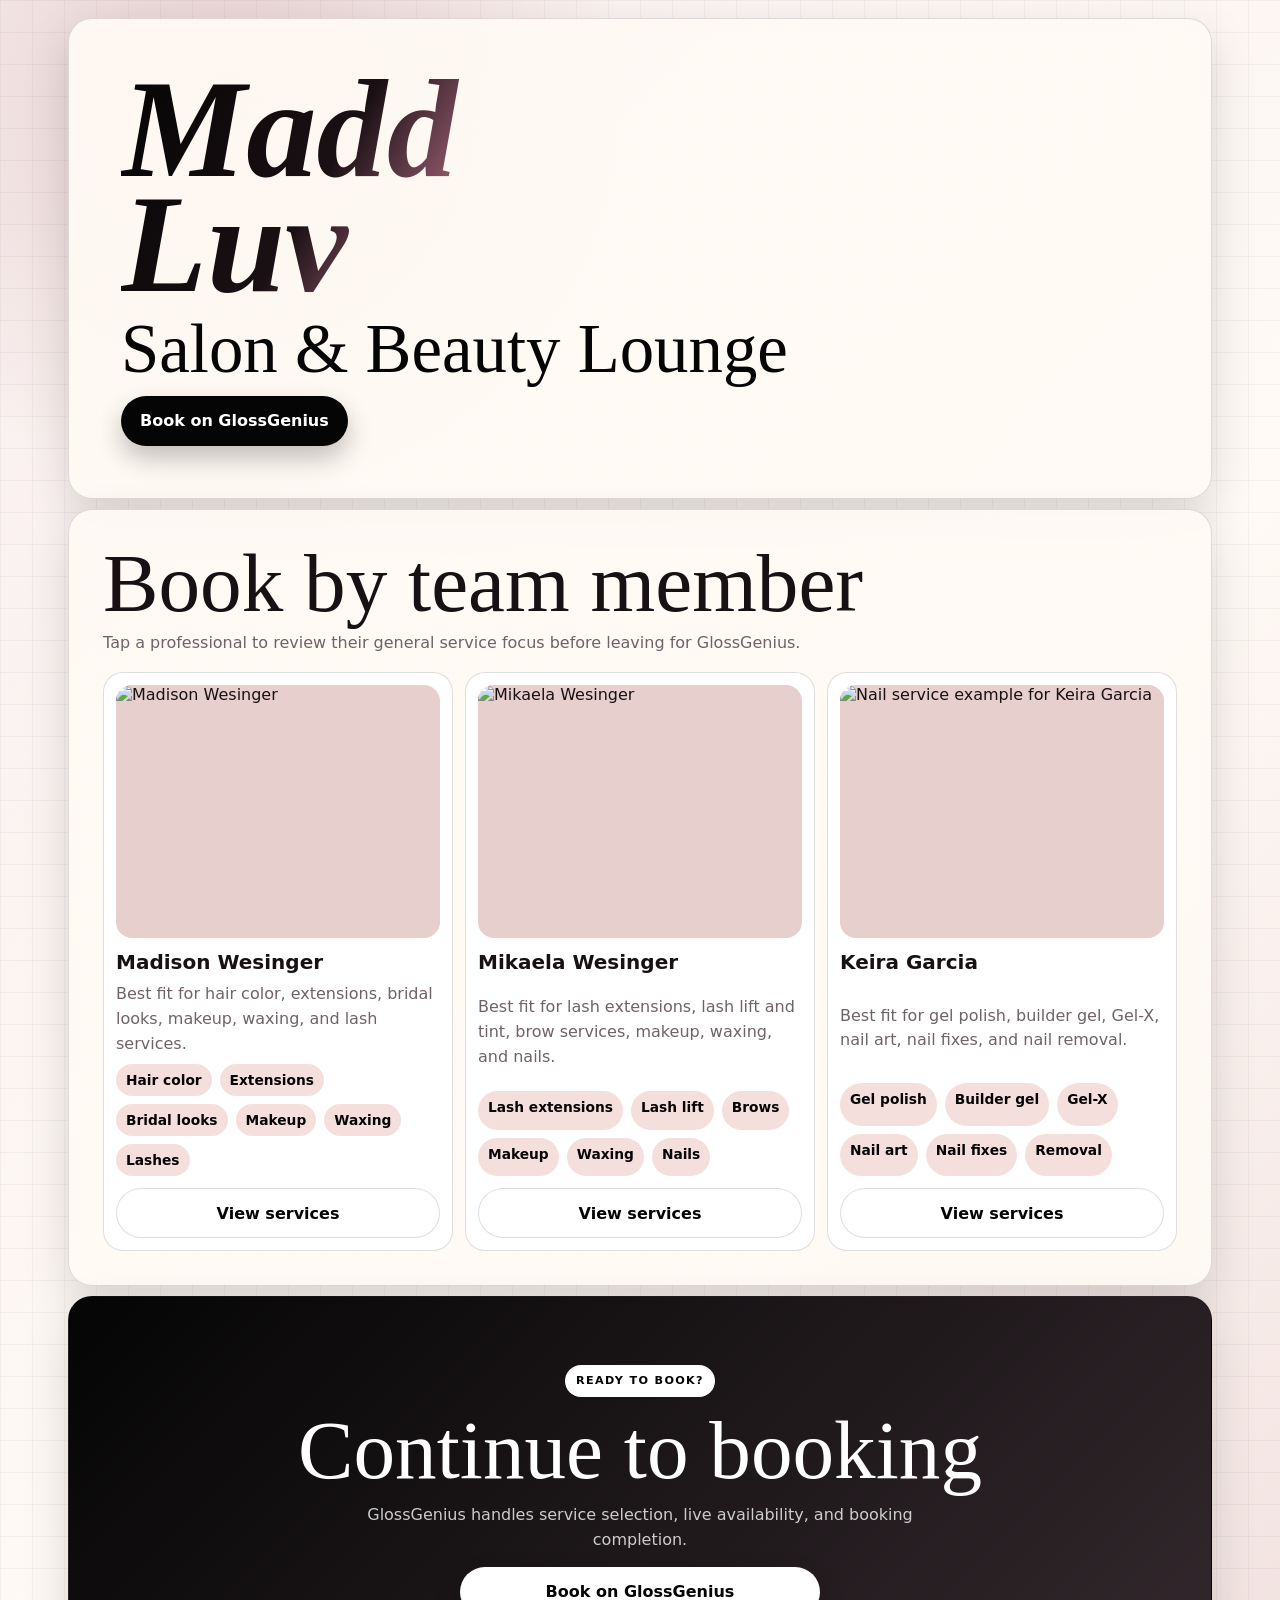
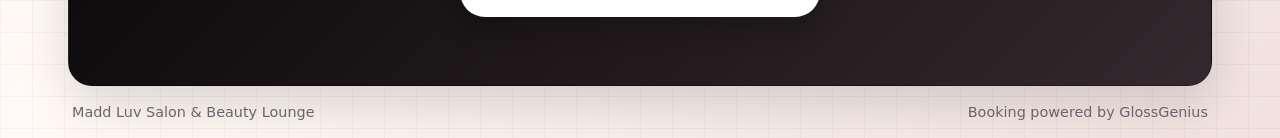
==== commit 8710dc5a: "Refine staff landing carousel and modal" ====
--- a/MaddLuvSalon-Brochure.html
+++ b/MaddLuvSalon-Brochure.html
@@ -3,171 +3,14 @@
   <head>
     <meta charset="UTF-8" />
     <meta name="viewport" content="width=device-width, initial-scale=1.0" />
-    <meta name="description" content="Madd Luv Salon & Beauty Lounge team, services, and booking." />
+    <meta http-equiv="refresh" content="0; url=index.html" />
+    <meta name="robots" content="noindex" />
     <title>Madd Luv Salon & Beauty Lounge</title>
-    <link rel="stylesheet" href="brochure.css" />
-    <script src="brochure.js" defer></script>
   </head>
   <body>
-    <div class="page" data-salon-app>
-      <main>
-        <section class="hero" aria-label="Madd Luv Salon overview">
-          <div class="hero-copy">
-            <div>
-              <div class="eyebrow">Madd Luv Salon & Beauty Lounge</div>
-              <h1>Madd Luv</h1>
-              <p>
-                New Hampshire based salon specializing in hair, nails, and beauty.
-                Services include haircuts and colors, hair extensions, men's cuts,
-                lash extensions, facial and body waxing, nail services, bridal, and makeup.
-              </p>
-              <div class="actions">
-                <a class="button button-dark" href="https://maddluvsalon.glossgenius.com/booking-flow" target="_blank" rel="noopener">Book on GlossGenius</a>
-                <a class="button button-light" href="#team">Meet the team</a>
-              </div>
-            </div>
-            <div class="quick-facts">
-              <span><strong>Address</strong>282A Main Street, Salem, NH 03079</span>
-              <span><strong>Phone</strong><a data-phone-link href="tel:+19784940203">(978) 494-0203</a></span>
-              <span><strong>Hours</strong>Mon-Sat salon schedule, Sunday closed</span>
-            </div>
-          </div>
-          <div class="hero-image">
-            <img src="https://static.glossgenius.com/public/salon/4a488f29aecf50eee1335605ede6ffa98ba80836/website_cover_image/b8cd36381a23bf3ca0cc09d75d0f616a.jpeg" alt="Madd Luv Salon & Beauty Lounge" />
-          </div>
-        </section>
-
-        <section class="trio-wrap" id="team" aria-label="Madd Luv Salon team">
-          <div class="trio">
-            <div class="section-heading">
-              <h2>Our team</h2>
-              <p>Hair, beauty, and nail services in one Salem, New Hampshire salon.</p>
-            </div>
-            <div class="team-grid">
-              <article class="team-card">
-                <div class="team-photo">
-                  <img src="https://static.glossgenius.com/public/user/83f9f4dd763349ab53e0fb3dd7cdd2c14eb4cf82/avatar/medium-29bcc9d4874a7c942685352f6eca50b8.jpeg" alt="Madison Wesinger at Madd Luv Salon & Beauty Lounge" />
-                </div>
-                <h3>Madison Wesinger</h3>
-                <p>Hair, extensions, color, bridal, makeup, waxing, and lash services.</p>
-                <div class="card-actions">
-                  <a class="button button-dark" href="https://maddluvsalon.glossgenius.com/booking-flow" target="_blank" rel="noopener">Book with Madison</a>
-                  <a class="button button-light" href="#team-bio-drawer" data-bio-trigger="madison">View bio</a>
-                </div>
-              </article>
-              <article class="team-card">
-                <div class="team-photo">
-                  <img src="https://static.glossgenius.com/public/user/c97aab8a26600b79ce95ca495bef58c185da5dae/avatar/medium-7baa5c880201a1e25ddea97063087e5b.jpeg" alt="Mikaela Wesinger at Madd Luv Salon & Beauty Lounge" />
-                </div>
-                <h3>Mikaela Wesinger</h3>
-                <p>Lashes, brows, makeup, waxing, and nail services.</p>
-                <div class="card-actions">
-                  <a class="button button-dark" href="https://maddluvsalon.glossgenius.com/booking-flow" target="_blank" rel="noopener">Book with Mikaela</a>
-                  <a class="button button-light" href="#team-bio-drawer" data-bio-trigger="mikaela">View bio</a>
-                </div>
-              </article>
-              <article class="team-card">
-                <div class="team-photo">
-                  <img src="https://static.glossgenius.com/public/service/5cf330af9236f87ce8c8bcfedc5fbe0867a43ca9/image/262e5916e6a22c4829964ab713e4a2ac.jpg" alt="Nail service work available with Keira Garcia at Madd Luv Salon & Beauty Lounge" />
-                </div>
-                <h3>Keira Garcia</h3>
-                <p>Gel polish manicure, builder gel, Gel-X, nail art, nail fixes, and nail removal.</p>
-                <div class="card-actions">
-                  <a class="button button-dark" href="https://maddluvsalon.glossgenius.com/booking-flow" target="_blank" rel="noopener">Book with Keira</a>
-                  <a class="button button-light" href="#team-bio-drawer" data-bio-trigger="keira">View bio</a>
-                </div>
-              </article>
-            </div>
-            <div class="center-book">
-              <a class="button button-dark" href="https://maddluvsalon.glossgenius.com/booking-flow" target="_blank" rel="noopener">Book now</a>
-            </div>
-            <section class="bio-drawer" id="team-bio-drawer" data-bio-drawer hidden aria-live="polite">
-              <div class="bio-drawer-copy">
-                <div class="bio-drawer-top">
-                  <span class="role" data-bio-name></span>
-                  <button class="drawer-close" type="button" data-bio-close aria-label="Close professional bio">Close</button>
-                </div>
-                <h2 data-bio-heading></h2>
-                <p data-bio-description></p>
-                <div class="chips" data-bio-chips></div>
-                <a class="button button-dark" href="https://maddluvsalon.glossgenius.com/booking-flow" target="_blank" rel="noopener" data-bio-booking>Book on GlossGenius</a>
-              </div>
-              <div class="portfolio" data-bio-portfolio></div>
-            </section>
-          </div>
-        </section>
-
-        <section class="final-wrap" aria-label="Book appointment">
-          <div class="booking">
-            <h2>Book the look</h2>
-            <p>
-              Choose services, select a team member, view live availability, and complete
-              booking through Madd Luv Salon & Beauty Lounge on GlossGenius.
-            </p>
-            <a class="button" href="https://maddluvsalon.glossgenius.com/booking-flow" target="_blank" rel="noopener">Book on GlossGenius</a>
-            <div class="booking-details">
-              <div class="facts-grid" aria-label="Salon facts and policies">
-                <article class="fact-card">
-                  <h3>Location</h3>
-                  <ul>
-                    <li>282A Main Street</li>
-                    <li>Salem, NH 03079</li>
-                    <li>Phone: <a data-phone-link href="tel:+19784940203">(978) 494-0203</a></li>
-                    <li><a data-email-link href="https://maddluvsalon.glossgenius.com/contact" target="_blank" rel="noopener">Email through GlossGenius</a></li>
-                  </ul>
-                </article>
-                <article class="fact-card">
-                  <h3>Hours</h3>
-                  <dl>
-                    <dt>Monday</dt><dd>9 AM - 6 PM</dd>
-                    <dt>Tuesday</dt><dd>9 AM - 7 PM</dd>
-                    <dt>Wednesday</dt><dd>9 AM - 7 PM</dd>
-                    <dt>Thursday</dt><dd>9 AM - 5 PM</dd>
-                    <dt>Friday</dt><dd>9 AM - 7 PM</dd>
-                    <dt>Saturday</dt><dd>9 AM - 5 PM</dd>
-                    <dt>Sunday</dt><dd>Closed</dd>
-                  </dl>
-                </article>
-                <article class="fact-card">
-                  <h3>Booking notes</h3>
-                  <ul>
-                    <li>Buy Now, Pay Later available in-person for $50-$4,000 bookings.</li>
-                    <li>24-hour cancellation window.</li>
-                    <li>Cancellations within 24 hours and no call/no shows are charged 50% of appointment cost.</li>
-                  </ul>
-                </article>
-              </div>
-              <section class="map-section" aria-label="Madd Luv Salon map">
-                <div class="map-copy">
-                  <span class="role">Find us</span>
-                  <h2>282A Main Street</h2>
-                  <p>
-                    Madd Luv Salon & Beauty Lounge is located in Salem, New Hampshire,
-                    on Main Street near Lawrence Road.
-                  </p>
-                  <div class="actions">
-                    <a class="button button-dark" data-map-link href="https://www.google.com/maps/search/?api=1&query=282A%20Main%20Street%2C%20Salem%2C%20NH%2003079" target="_blank" rel="noopener">Open in Google Maps</a>
-                    <a class="button button-light" data-phone-link href="tel:+19784940203">Call the salon</a>
-                  </div>
-                </div>
-                <div class="map-frame">
-                  <iframe
-                    title="Google map for Madd Luv Salon & Beauty Lounge"
-                    loading="lazy"
-                    referrerpolicy="no-referrer-when-downgrade"
-                    src="https://www.google.com/maps?q=282A%20Main%20Street%2C%20Salem%2C%20NH%2003079&output=embed">
-                  </iframe>
-                </div>
-              </section>
-            </div>
-          </div>
-        </section>
-      </main>
-
-      <footer>
-        <span>Madd Luv Salon & Beauty Lounge</span>
-        <span>Booking powered by GlossGenius</span>
-      </footer>
-    </div>
+    <main>
+      <h1>Madd Luv Salon & Beauty Lounge</h1>
+      <p><a href="index.html">Continue to the Madd Luv Salon booking handoff page.</a></p>
+    </main>
   </body>
 </html>
